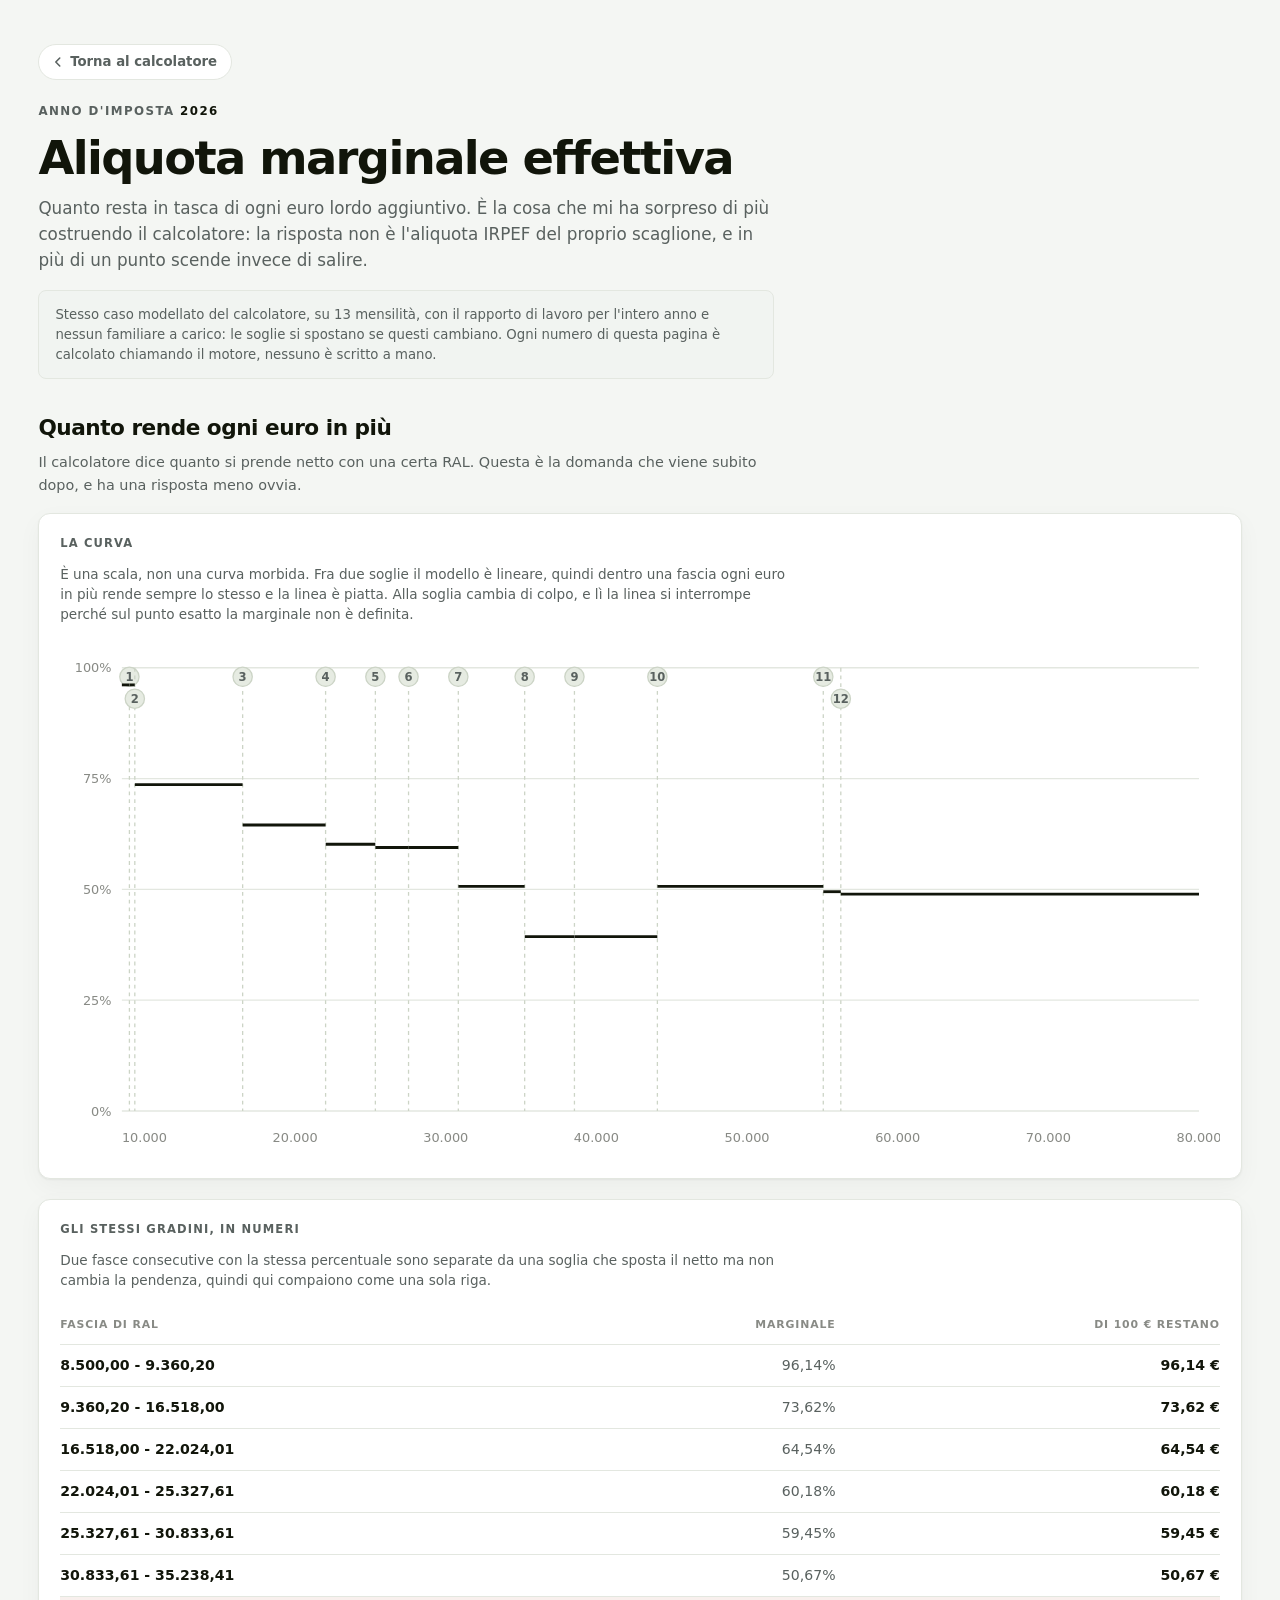
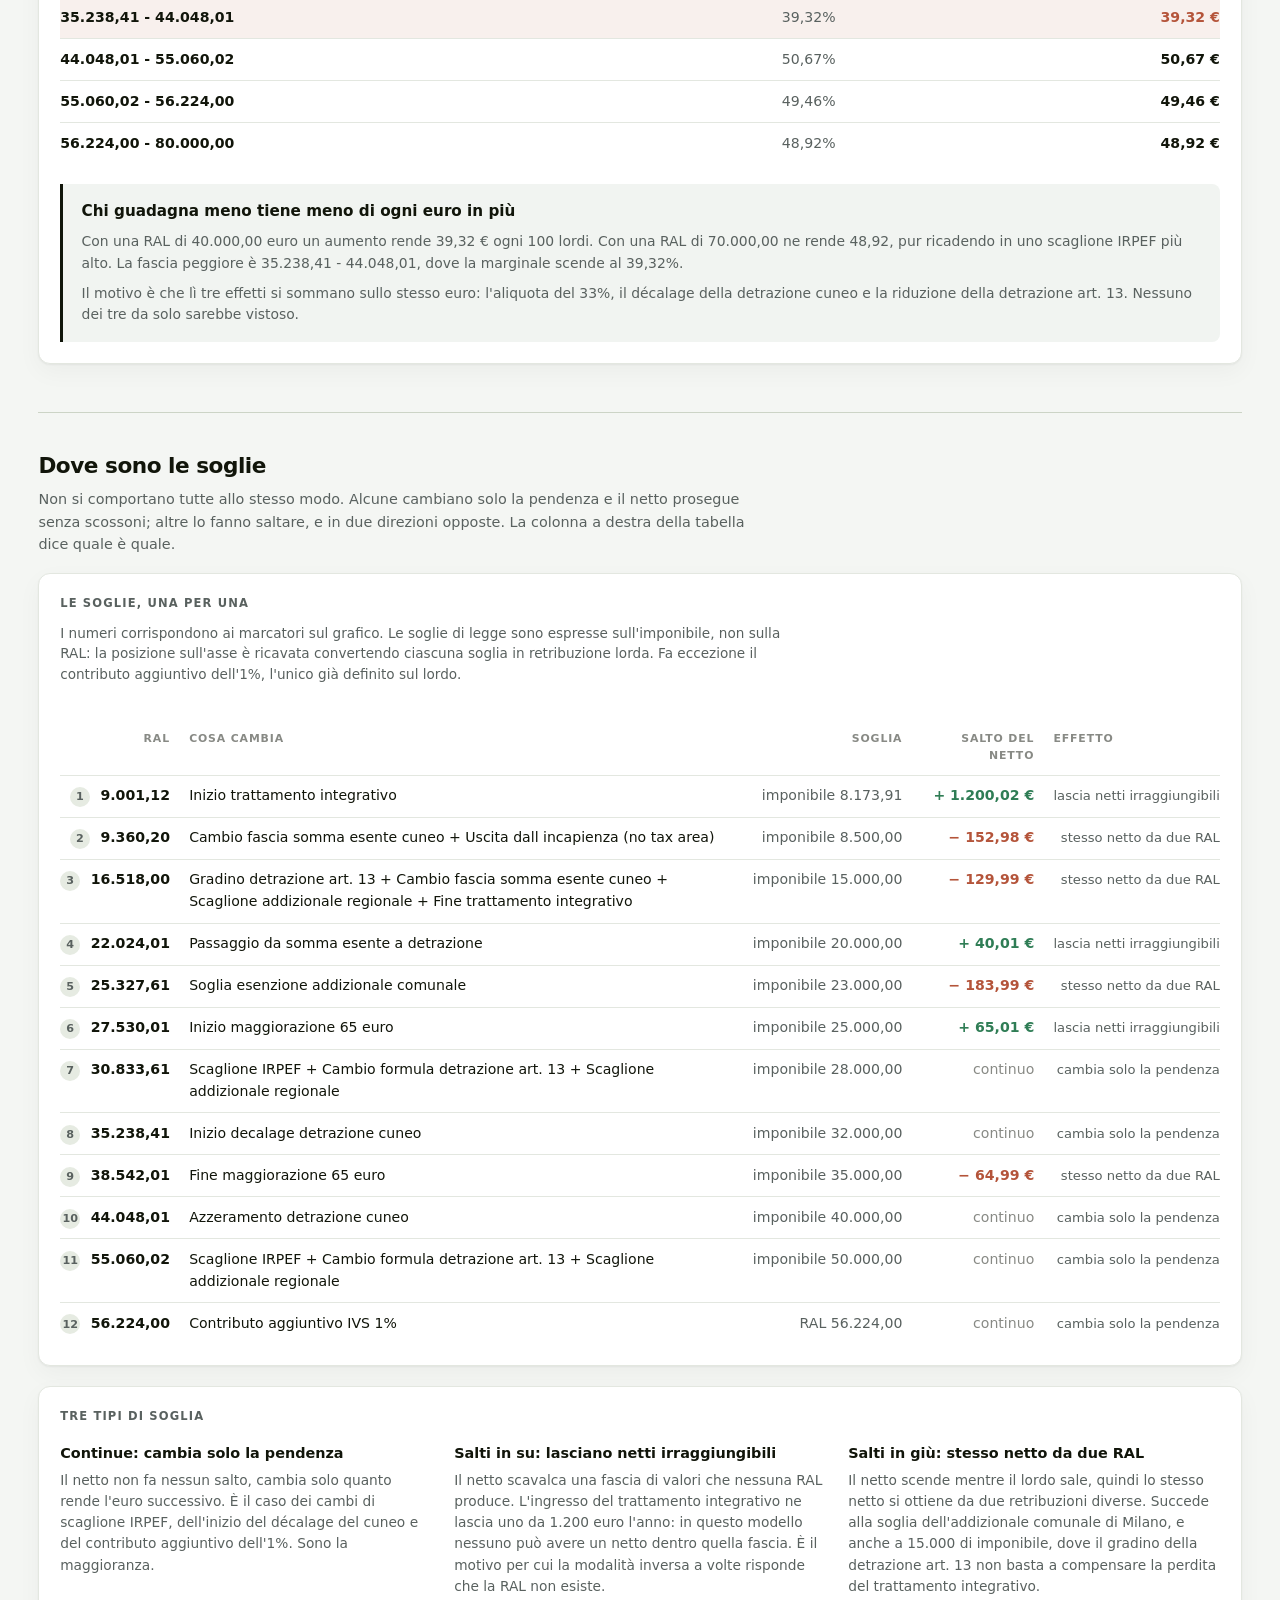
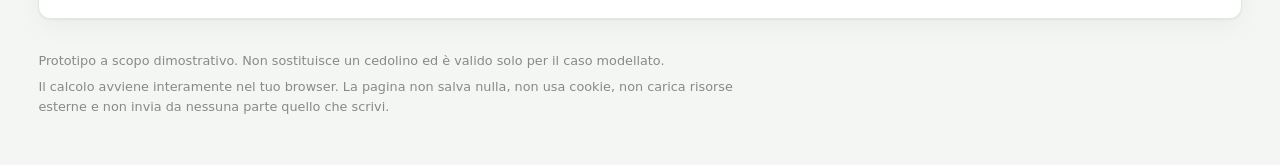
==== curva.html @ 36320e32 "refactor motore in moduli, engine.js diventa solo il cablaggio" ====
<!doctype html>
<html lang="it">
<head>
<meta charset="utf-8">
<meta name="viewport" content="width=device-width, initial-scale=1">
<title>Aliquota marginale effettiva, anno d'imposta 2026</title>
<link rel="stylesheet" href="src/styles.css">
</head>
<body>

<header class="page-header">
  <a class="back-link" href="index.html">
    <svg viewBox="0 0 16 16" fill="none" stroke="currentColor" stroke-width="1.8"
         stroke-linecap="round" stroke-linejoin="round" aria-hidden="true">
      <path d="M10 3.5 5.5 8l4.5 4.5"/>
    </svg>
    Torna al calcolatore
  </a>
  <p class="eyebrow">Anno d'imposta <strong>2026</strong></p>
  <h1>Aliquota marginale effettiva</h1>
  <p class="lede">
    Quanto resta in tasca di ogni euro lordo aggiuntivo. È la cosa che mi ha
    sorpreso di più costruendo il calcolatore: la risposta non è l'aliquota IRPEF
    del proprio scaglione, e in più di un punto scende invece di salire.
  </p>
  <p class="case-note">
    Stesso caso modellato del calcolatore, su 13 mensilità, con il rapporto di
    lavoro per l'intero anno e nessun familiare a carico: le soglie si spostano
    se questi cambiano. Ogni numero di questa pagina è calcolato chiamando il
    motore, nessuno è scritto a mano.
  </p>
</header>

<main>

  <div class="section-lead">
    <h2 class="section-title">Quanto rende ogni euro in più</h2>
    <p>
      Il calcolatore dice quanto si prende netto con una certa RAL. Questa è la
      domanda che viene subito dopo, e ha una risposta meno ovvia.
    </p>
  </div>

  <section class="block">
    <h3>La curva</h3>
    <p class="block-note">
      È una scala, non una curva morbida. Fra due soglie il modello è lineare,
      quindi dentro una fascia ogni euro in più rende sempre lo stesso e la linea
      è piatta. Alla soglia cambia di colpo, e lì la linea si interrompe perché
      sul punto esatto la marginale non è definita.
    </p>

    <div class="chart-scroll">
      <div id="curve"></div>
    </div>
  </section>

  <section class="block standalone">
    <h3>Gli stessi gradini, in numeri</h3>
    <p class="block-note">
      Due fasce consecutive con la stessa percentuale sono separate da una soglia
      che sposta il netto ma non cambia la pendenza, quindi qui compaiono come una
      sola riga.
    </p>

    <div class="table-scroll">
      <table class="detail bands" id="band-table">
        <thead>
          <tr>
            <th scope="col">Fascia di RAL</th>
            <th scope="col" class="num">Marginale</th>
            <th scope="col" class="num">Di 100 € restano</th>
          </tr>
        </thead>
        <tbody></tbody>
      </table>
    </div>

    <div class="finding" id="finding"></div>
  </section>

  <div class="section-lead section-lead-extra">
    <h2 class="section-title">Dove sono le soglie</h2>
    <p>
      Non si comportano tutte allo stesso modo. Alcune cambiano solo la pendenza e
      il netto prosegue senza scossoni; altre lo fanno saltare, e in due direzioni
      opposte. La colonna a destra della tabella dice quale è quale.
    </p>
  </div>

  <section class="block">
    <h3>Le soglie, una per una</h3>
    <p class="block-note">
      I numeri corrispondono ai marcatori sul grafico. Le soglie di legge sono
      espresse sull'imponibile, non sulla RAL: la posizione sull'asse è ricavata
      convertendo ciascuna soglia in retribuzione lorda. Fa eccezione il contributo
      aggiuntivo dell'1%, l'unico già definito sul lordo.
    </p>

    <div class="table-scroll">
      <table class="detail breakpoints" id="breakpoint-table">
      <thead>
        <tr>
          <th scope="col" class="num">RAL</th>
          <th scope="col">Cosa cambia</th>
          <th scope="col" class="num">Soglia</th>
          <th scope="col" class="num">Salto del netto</th>
          <th scope="col">Effetto</th>
        </tr>
      </thead>
        <tbody></tbody>
      </table>
    </div>
  </section>

  <section class="block standalone">
    <h3>Tre tipi di soglia</h3>
    <div class="reading-grid">
      <div class="reading-item">
        <p class="reading-title">Continue: cambia solo la pendenza</p>
        <p>
          Il netto non fa nessun salto, cambia solo quanto rende l'euro successivo.
          È il caso dei cambi di scaglione IRPEF, dell'inizio del décalage del cuneo
          e del contributo aggiuntivo dell'1%. Sono la maggioranza.
        </p>
      </div>
      <div class="reading-item">
        <p class="reading-title">Salti in su: lasciano netti irraggiungibili</p>
        <p>
          Il netto scavalca una fascia di valori che nessuna RAL produce. L'ingresso
          del trattamento integrativo ne lascia uno da 1.200 euro l'anno: in questo
          modello nessuno può avere un netto dentro quella fascia. È il motivo per cui
          la modalità inversa a volte risponde che la RAL non esiste.
        </p>
      </div>
      <div class="reading-item">
        <p class="reading-title">Salti in giù: stesso netto da due RAL</p>
        <p>
          Il netto scende mentre il lordo sale, quindi lo stesso netto si ottiene da
          due retribuzioni diverse. Succede alla soglia dell'addizionale comunale di
          Milano, e anche a 15.000 di imponibile, dove il gradino della detrazione
          art. 13 non basta a compensare la perdita del trattamento integrativo.
        </p>
      </div>
    </div>
  </section>

</main>

<footer class="page-footer">
  <p>
    Prototipo a scopo dimostrativo. Non sostituisce un cedolino ed è valido solo
    per il caso modellato.
  </p>
  <p>
    Il calcolo avviene interamente nel tuo browser. La pagina non salva nulla,
    non usa cookie, non carica risorse esterne e non invia da nessuna parte
    quello che scrivi.
  </p>
</footer>

<script src="src/parameters-2025.js"></script>
<script src="src/parameters-2026.js"></script>
<script src="src/parameters.js"></script>
<script src="src/engine/numbers.js"></script>
<script src="src/engine/position.js"></script>
<script src="src/engine/steps.js"></script>
<script src="src/engine/rules.js"></script>
<script src="src/engine/calculation.js"></script>
<script src="src/engine/breakpoints.js"></script>
<script src="src/engine/inverse.js"></script>
<script src="src/engine.js"></script>
<script src="src/ui-common.js"></script>
<script src="src/ui-curve.js"></script>

</body>
</html>
---- src/styles.css ----
/* Palette taken from the Jet HR site: white ground, near-black text with an
   olive cast, sage surfaces, green and terracotta reserved for data semantics.
   Inspiration only, none of their assets are reused.

   Light only, on purpose: their product is light, and a single theme is one
   less thing to justify. Fonts are the system stack, so the page makes no
   network request of any kind. */

:root {
  color-scheme: light;

  --page: #f4f6f3;
  --surface: #ffffff;
  --surface-sunken: #f1f4f1;
  --surface-strong: #e6ebe2;

  --line: #e3e7e0;
  --line-strong: #ccd4c6;

  --text: #11150a;
  --text-muted: #59615f;
  --text-faint: #888a85;

  --accent: #11150a;
  --on-accent: #ffffff;
  --link: #35648f;

  --positive: #2f7d55;
  --negative: #b4543a;

  --bar-total: #11150a;
  --bar-down: #b4543a;
  --bar-up: #2f7d55;

  --shadow: 0 1px 2px rgba(17, 21, 10, 0.05), 0 8px 24px rgba(17, 21, 10, 0.04);
  --radius: 12px;
  --radius-sm: 8px;

  /* Wide on purpose: this is a dense data tool, not an article. Only the prose
     blocks keep a narrow measure, so lines stay readable while tables and the
     chart use the screen they are given. */
  --measure: 100rem;
  --gutter: clamp(1rem, 3vw, 2.5rem);
  --prose: 46rem;
}

*, *::before, *::after { box-sizing: border-box; }

body {
  margin: 0;
  background: var(--page);
  color: var(--text);
  font: 15px/1.55 ui-sans-serif, system-ui, -apple-system, "Segoe UI", Roboto,
        "Helvetica Neue", Arial, sans-serif;
  font-variant-numeric: tabular-nums;
  -webkit-font-smoothing: antialiased;
  -webkit-text-size-adjust: 100%;
}

.num, table { font-variant-numeric: tabular-nums; }

.page-header, main, .page-footer {
  max-width: var(--measure);
  margin: 0 auto;
  padding: 0 var(--gutter);
}

/* ------------------------------------------------------------------ header */

.page-header { padding-top: 2.75rem; padding-bottom: 1.75rem; }

/* Only on the second page: there are two pages, so one way back is enough. */
.back-link {
  display: inline-flex;
  align-items: center;
  gap: 0.35rem;
  margin-bottom: 1.4rem;
  padding: 0.42rem 0.9rem 0.42rem 0.7rem;
  background: var(--surface);
  border: 1px solid var(--line);
  border-radius: 999px;
  font-size: 0.83rem;
  font-weight: 650;
  color: var(--text-muted);
  text-decoration: none;
}
.back-link:hover { color: var(--text); border-color: var(--line-strong); }
.back-link svg { width: 14px; height: 14px; flex: none; }

.eyebrow {
  margin: 0 0 0.85rem;
  font-size: 0.74rem;
  letter-spacing: 0.12em;
  text-transform: uppercase;
  color: var(--text-muted);
  font-weight: 650;
}
.eyebrow strong { color: var(--text); font-weight: 700; }

h1 {
  margin: 0 0 0.7rem;
  font-size: clamp(1.9rem, 5vw, 2.9rem);
  line-height: 1.06;
  letter-spacing: -0.035em;
  font-weight: 700;
}

.lede {
  margin: 0 0 1.1rem;
  max-width: var(--prose);
  font-size: 1.05rem;
  color: var(--text-muted);
}

.case-note {
  margin: 0;
  max-width: var(--prose);
  padding: 0.85rem 1rem;
  font-size: 0.83rem;
  line-height: 1.5;
  color: var(--text-muted);
  background: var(--surface-sunken);
  border: 1px solid var(--line);
  border-radius: var(--radius-sm);
}
.case-note a { color: var(--link); }

/* -------------------------------------------------------------------- form */

.calc-form {
  display: grid;
  grid-template-columns: minmax(0, 2fr) minmax(0, 1fr) auto;
  gap: 1rem;
  align-items: start;
  padding: 1.25rem;
  background: var(--surface);
  border: 1px solid var(--line);
  border-radius: var(--radius);
  box-shadow: var(--shadow);
}

.field { display: flex; flex-direction: column; gap: 0.4rem; min-width: 0; }
.field-action { align-self: end; }

/* Collapsed by default: most people have no dependants and should not have to
   scroll past five fields that do not apply to them. */
.field-group {
  grid-column: 1 / -1;
  border-top: 1px solid var(--line);
  padding-top: 1rem;
  min-width: 0;
}

.field-group > summary {
  cursor: pointer;
  font-size: 0.75rem;
  letter-spacing: 0.05em;
  text-transform: uppercase;
  color: var(--text-muted);
  font-weight: 650;
}

.field-group > summary:focus-visible {
  outline: 2px solid var(--accent);
  outline-offset: 3px;
  border-radius: 4px;
}

.field-group[open] > summary { margin-bottom: 1rem; }

.field-grid {
  display: grid;
  grid-template-columns: repeat(auto-fit, minmax(min(100%, 12rem), 1fr));
  gap: 1rem;
  align-items: start;
}

.field-check { justify-content: start; padding-top: 1.35rem; }

.check {
  flex-direction: row;
  align-items: center;
  gap: 0.55rem;
  text-transform: none;
  letter-spacing: 0;
  font-size: 0.9rem;
  font-weight: 500;
  color: var(--text);
  cursor: pointer;
}

.check input { width: auto; margin: 0; accent-color: var(--accent); }

.hint-block { margin-top: 1rem; }

label {
  font-size: 0.75rem;
  letter-spacing: 0.05em;
  text-transform: uppercase;
  color: var(--text-muted);
  font-weight: 650;
}

.input-wrap { position: relative; display: flex; align-items: center; }

input[type="text"], select {
  width: 100%;
  padding: 0.72rem 0.85rem;
  background: var(--surface);
  color: var(--text);
  border: 1px solid var(--line-strong);
  border-radius: var(--radius-sm);
  font: inherit;
  font-variant-numeric: tabular-nums;
}
.input-wrap input { padding-right: 3.4rem; font-size: 1.05rem; font-weight: 600; }

input:focus-visible, select:focus-visible,
button:focus-visible, a:focus-visible {
  outline: 2px solid var(--link);
  outline-offset: 2px;
}

.unit {
  position: absolute;
  right: 0.85rem;
  font-size: 0.8rem;
  color: var(--text-faint);
  pointer-events: none;
}

.hint { margin: 0; font-size: 0.74rem; color: var(--text-faint); }

button[type="submit"] {
  padding: 0.78rem 1.6rem;
  background: var(--accent);
  color: var(--on-accent);
  border: 0;
  border-radius: var(--radius-sm);
  font: inherit;
  font-weight: 650;
  cursor: pointer;
  white-space: nowrap;
}
button[type="submit"]:hover { opacity: 0.88; }

.error {
  margin: 1rem 0 0;
  padding: 0.85rem 1rem;
  background: color-mix(in srgb, var(--negative) 10%, var(--surface));
  border: 1px solid color-mix(in srgb, var(--negative) 40%, var(--surface));
  border-radius: var(--radius-sm);
  color: var(--negative);
  font-size: 0.9rem;
  font-weight: 500;
}

/* ----------------------------------------------------------------- results */

.results { margin-top: 1.25rem; display: grid; gap: 1.25rem; }

/* Grid children default to min-width:auto, so a wide chart inside one of them
   stretches the whole column and pushes the page sideways instead of scrolling
   inside its own container. */
.results > *,
.summary > *,
.detail-grid > *,
.inverse-row > *,
.reading-grid > * { min-width: 0; }

.summary {
  display: grid;
  grid-template-columns: repeat(auto-fit, minmax(13rem, 1fr));
  gap: 1px;
  background: var(--line);
  border: 1px solid var(--line);
  border-radius: var(--radius);
  overflow: hidden;
  box-shadow: var(--shadow);
}

.summary-figure { background: var(--surface); padding: 1.2rem 1.3rem; }
.summary-secondary { background: var(--surface-sunken); }

.summary-label {
  margin: 0 0 0.35rem;
  font-size: 0.7rem;
  letter-spacing: 0.1em;
  text-transform: uppercase;
  color: var(--text-muted);
  font-weight: 650;
}

.summary-value {
  margin: 0;
  font-size: clamp(1.6rem, 3.8vw, 2.05rem);
  font-weight: 700;
  letter-spacing: -0.03em;
  line-height: 1.12;
}
.summary-secondary .summary-value { font-size: 1.35rem; }

.summary-note {
  margin: 0.45rem 0 0;
  font-size: 0.76rem;
  line-height: 1.45;
  color: var(--text-muted);
}

.block {
  background: var(--surface);
  padding: 1.3rem;
  border: 1px solid var(--line);
  border-radius: var(--radius);
  box-shadow: var(--shadow);
}

.block h3 {
  margin: 0 0 1rem;
  font-size: 0.72rem;
  letter-spacing: 0.1em;
  text-transform: uppercase;
  color: var(--text-muted);
  font-weight: 650;
}

/* Splits the page into what the brief asked for and what came after. */
.section-lead { margin: 2.5rem 0 1.1rem; }
.section-lead > * { max-width: var(--prose); }
main > .section-lead:first-child { margin-top: 0.25rem; }

.section-title {
  margin: 0 0 0.4rem;
  font-size: 1.35rem;
  font-weight: 700;
  letter-spacing: -0.022em;
}
.section-lead p { margin: 0; font-size: 0.9rem; line-height: 1.55; color: var(--text-muted); }

.section-lead-extra {
  border-top: 1px solid var(--line-strong);
  padding-top: 2.25rem;
  margin-top: 3rem;
}

/* Same card language as every other block: it is a note that leads somewhere,
   not a banner. */
.learned-card {
  display: block;
  margin-top: 1.25rem;
  padding: 1.3rem;
  background: var(--surface-sunken);
  color: var(--text);
  border: 1px solid var(--line);
  border-radius: var(--radius);
  text-decoration: none;
}
.learned-card:hover { border-color: var(--line-strong); }

.learned-label {
  margin: 0 0 0.6rem;
  font-size: 0.72rem;
  letter-spacing: 0.1em;
  text-transform: uppercase;
  font-weight: 650;
  color: var(--text-muted);
}
.learned-headline {
  margin: 0 0 0.5rem;
  max-width: var(--prose);
  font-size: 1.05rem;
  font-weight: 650;
  line-height: 1.4;
  letter-spacing: -0.012em;
}
.learned-body {
  margin: 0 0 0.9rem;
  max-width: var(--prose);
  font-size: 0.87rem;
  line-height: 1.6;
  color: var(--text-muted);
}
.learned-cta {
  display: inline-block;
  font-size: 0.85rem;
  font-weight: 650;
  color: var(--link);
  text-decoration: underline;
  text-decoration-color: color-mix(in srgb, var(--link) 35%, transparent);
  text-underline-offset: 3px;
}
.learned-card:hover .learned-cta { text-decoration-color: currentColor; }

.detail-grid {
  display: grid;
  grid-template-columns: repeat(auto-fit, minmax(20rem, 1fr));
  gap: 1.25rem;
}

/* ------------------------------------------------------------------ tables */

table { width: 100%; border-collapse: collapse; font-size: 0.88rem; }

th, td { text-align: left; padding: 0.6rem; vertical-align: baseline; }
th:first-child, td:first-child { padding-left: 0; }
th:last-child, td:last-child { padding-right: 0; }
.num, th.num, td.num { text-align: right; }

thead th {
  font-size: 0.68rem;
  letter-spacing: 0.08em;
  text-transform: uppercase;
  color: var(--text-faint);
  border-bottom: 1px solid var(--line);
  font-weight: 650;
}

tbody tr { border-bottom: 1px solid var(--line); }
tbody tr:last-child { border-bottom: 0; }

/* An amount must never break across two lines: "30.000,00 €" split in half is
   unreadable in a column of figures. */
td.amount { font-weight: 650; white-space: nowrap; }

.ledger .voice { font-weight: 600; }
.ledger .formula { color: var(--text-muted); font-size: 0.83rem; }
.ledger .amount.is-negative { color: var(--negative); }
.ledger .amount.is-positive { color: var(--positive); }
.ledger .amount.is-zero { color: var(--text-faint); font-weight: 400; }

.ref a {
  color: var(--link);
  font-size: 0.79rem;
  text-decoration-color: color-mix(in srgb, var(--link) 35%, transparent);
  text-underline-offset: 2px;
}

tfoot td {
  border-top: 2px solid var(--text);
  font-weight: 700;
  padding-top: 0.75rem;
  font-size: 0.95rem;
}

.detail td:first-child { color: var(--text-muted); }
.detail td:last-child { text-align: right; font-weight: 650; }
.detail tr.is-subtle td { color: var(--text-faint); font-weight: 400; }
.detail tr.is-total td { border-top: 1px solid var(--text); font-weight: 700; }
.detail tr.is-total td:first-child { color: var(--text); }

/* --------------------------------------------- inverse mode and curve blocks */

.block.standalone { margin-top: 1.25rem; }

.block-note {
  margin: -0.35rem 0 1.1rem;
  max-width: var(--prose);
  font-size: 0.85rem;
  line-height: 1.5;
  color: var(--text-muted);
}

/* Already inside a card, so it drops the card of its own. */
.inline-form {
  background: var(--surface-sunken);
  box-shadow: none;
  padding: 1rem;
}

.inverse-row {
  display: grid;
  grid-template-columns: repeat(auto-fit, minmax(14rem, 1fr));
  gap: 1px;
  margin-top: 1.1rem;
  /* The container shows through the 1px gaps and behind an empty slot when three
     figures wrap onto two columns, so it carries the surface colour too. */
  background: var(--surface);
  border: 1px solid var(--line);
  border-radius: var(--radius-sm);
  overflow: hidden;
}

.inverse-figure {
  background: var(--surface);
  padding: 1rem 1.1rem;
  outline: 1px solid var(--line);
}
.inverse-figure .summary-value { font-size: 1.5rem; }

.inverse-gap-head {
  margin: 1.1rem 0 0;
  padding: 0.8rem 1rem;
  background: color-mix(in srgb, var(--negative) 8%, var(--surface));
  border: 1px solid color-mix(in srgb, var(--negative) 30%, var(--surface));
  border-radius: var(--radius-sm);
  font-size: 0.88rem;
  color: var(--text);
}

.inverse-note {
  margin: 0.8rem 0 0;
  font-size: 0.82rem;
  color: var(--text-muted);
}

#curve svg { display: block; min-width: 44rem; width: 100%; height: auto; }

.cv-line { fill: none; stroke: var(--accent); stroke-width: 2.2; stroke-linejoin: round; }
.cv-grid { stroke: var(--line); stroke-width: 1; }
.cv-mark { stroke: var(--line-strong); stroke-width: 1; stroke-dasharray: 3 3; }
.cv-mark-dot { fill: var(--surface-strong); stroke: var(--line-strong); stroke-width: 1; }
.cv-mark-index { font-size: 9px; font-weight: 700; fill: var(--text-muted); }
.cv-axis-label { font-size: 10px; fill: var(--text-faint); }

.cv-badge {
  display: inline-flex;
  align-items: center;
  justify-content: center;
  width: 1.25rem;
  height: 1.25rem;
  margin-right: 0.35rem;
  background: var(--surface-strong);
  border-radius: 999px;
  font-size: 0.7rem;
  font-weight: 700;
  color: var(--text-muted);
}

.breakpoints { margin-top: 1.25rem; }
.breakpoints td:first-child { color: var(--text); font-weight: 600; white-space: nowrap; }
.breakpoints td:nth-child(2) { color: var(--text); font-weight: 400; }
.breakpoints td:nth-child(3) { color: var(--text-muted); font-weight: 400; white-space: nowrap; }
.breakpoints td:last-child { white-space: nowrap; }
.breakpoints .is-positive { color: var(--positive); }
.breakpoints .is-negative { color: var(--negative); }
.breakpoints .is-flat { color: var(--text-faint); font-weight: 400; }
.breakpoints td.effect { color: var(--text-muted); font-weight: 400; font-size: 0.82rem; }

/* The estimate block is deliberately set apart from the statutory calculation. */
.block.estimate { background: var(--surface-sunken); border-style: dashed; }

.badge-estimate {
  display: inline-block;
  margin-left: 0.5rem;
  padding: 0.14rem 0.5rem;
  background: color-mix(in srgb, var(--negative) 12%, var(--surface));
  color: var(--negative);
  border-radius: 999px;
  font-size: 0.64rem;
  font-weight: 700;
  letter-spacing: 0.04em;
  text-transform: none;
  vertical-align: 0.1em;
}

.block.estimate .inverse-row { margin-top: 0; margin-bottom: 1.25rem; }

/* On the sunken block a bare table reads as a slab bleeding to the edges, so it
   gets the same card as the figures above it. */
/* A table cannot shrink below its min-content width, so a wide one needs a
   container that scrolls rather than pushing the page sideways. */
.table-scroll { overflow-x: auto; }

.table-card {
  background: var(--surface);
  border: 1px solid var(--line);
  border-radius: var(--radius-sm);
  padding: 0.35rem 1.1rem;
  overflow-x: auto;
}
.table-card td:first-child, .table-card th:first-child { padding-left: 0; }
.table-card td:last-child, .table-card th:last-child { padding-right: 0; }
.table-card tbody tr:last-child td { border-bottom: 0; }

.employer-caveat {
  margin: 1rem 0 0;
  font-size: 0.8rem;
  line-height: 1.55;
  color: var(--text-muted);
}

.bands td:first-child { color: var(--text); font-weight: 600; white-space: nowrap; }
.bands td:nth-child(2) { color: var(--text-muted); font-weight: 400; }
.bands tr.is-worst td { background: color-mix(in srgb, var(--negative) 9%, var(--surface)); }
.bands tr.is-worst td:last-child { color: var(--negative); }

.finding {
  margin-top: 1.25rem;
  padding: 1rem 1.15rem;
  background: var(--surface-sunken);
  border-left: 3px solid var(--accent);
  border-radius: 0 var(--radius-sm) var(--radius-sm) 0;
}
.finding p { margin: 0 0 0.5rem; font-size: 0.87rem; line-height: 1.55; color: var(--text-muted); }
.finding p:last-child { margin-bottom: 0; }
.finding-title { color: var(--text) !important; font-weight: 650; font-size: 0.95rem !important; }

.reading-grid {
  display: grid;
  grid-template-columns: repeat(auto-fit, minmax(17rem, 1fr));
  gap: 1.4rem;
}

.reading-item p { margin: 0; font-size: 0.86rem; line-height: 1.55; color: var(--text-muted); }
.reading-title {
  margin: 0 0 0.35rem !important;
  color: var(--text) !important;
  font-weight: 650;
  font-size: 0.9rem !important;
}

/* --------------------------------------------------------------- waterfall */

.chart-scroll { overflow-x: auto; margin: 0 -0.25rem; padding: 0 0.25rem; }
#waterfall svg { display: block; min-width: 34rem; width: 100%; height: auto; }

.wf-total { fill: var(--bar-total); }
.wf-down { fill: var(--bar-down); }
.wf-up { fill: var(--bar-up); }
.wf-label { font-size: 10px; fill: var(--text-faint); }
.wf-value { font-size: 10.5px; font-weight: 650; fill: var(--text); }
.wf-connector { stroke: var(--line-strong); stroke-width: 1; stroke-dasharray: 2 2; }
.wf-axis { stroke: var(--line); stroke-width: 1; }

/* ------------------------------------------------------------------ footer */

.page-footer { padding-top: 2rem; padding-bottom: 3rem; font-size: 0.8rem; color: var(--text-faint); }
.page-footer p { margin: 0 0 0.4rem; max-width: var(--prose); }
.page-footer p:last-child { margin-bottom: 0; }

/* ------------------------------------------------------------------ mobile */

@media (max-width: 46rem) {
  .calc-form { grid-template-columns: 1fr; }
  .field-action { align-self: stretch; }
  button[type="submit"] { width: 100%; }

  /* Four columns do not fit: each ledger row becomes a labelled block. */
  .ledger thead { position: absolute; width: 1px; height: 1px; overflow: hidden; clip-path: inset(50%); }
  .ledger tbody tr, .ledger tfoot tr { display: grid; grid-template-columns: 1fr auto; padding: 0.75rem 0; }
  .ledger td { padding: 0; }
  .ledger td.voice { grid-column: 1; font-size: 0.95rem; }
  .ledger td.amount { grid-column: 2; grid-row: 1; }
  .ledger td.formula { grid-column: 1 / -1; margin-top: 0.2rem; }
  .ledger td.ref { grid-column: 1 / -1; margin-top: 0.2rem; }
  .ledger tfoot td { border-top: 0; padding-top: 0; }
  .ledger tfoot tr { border-top: 2px solid var(--text); margin-top: 0.3rem; }
}
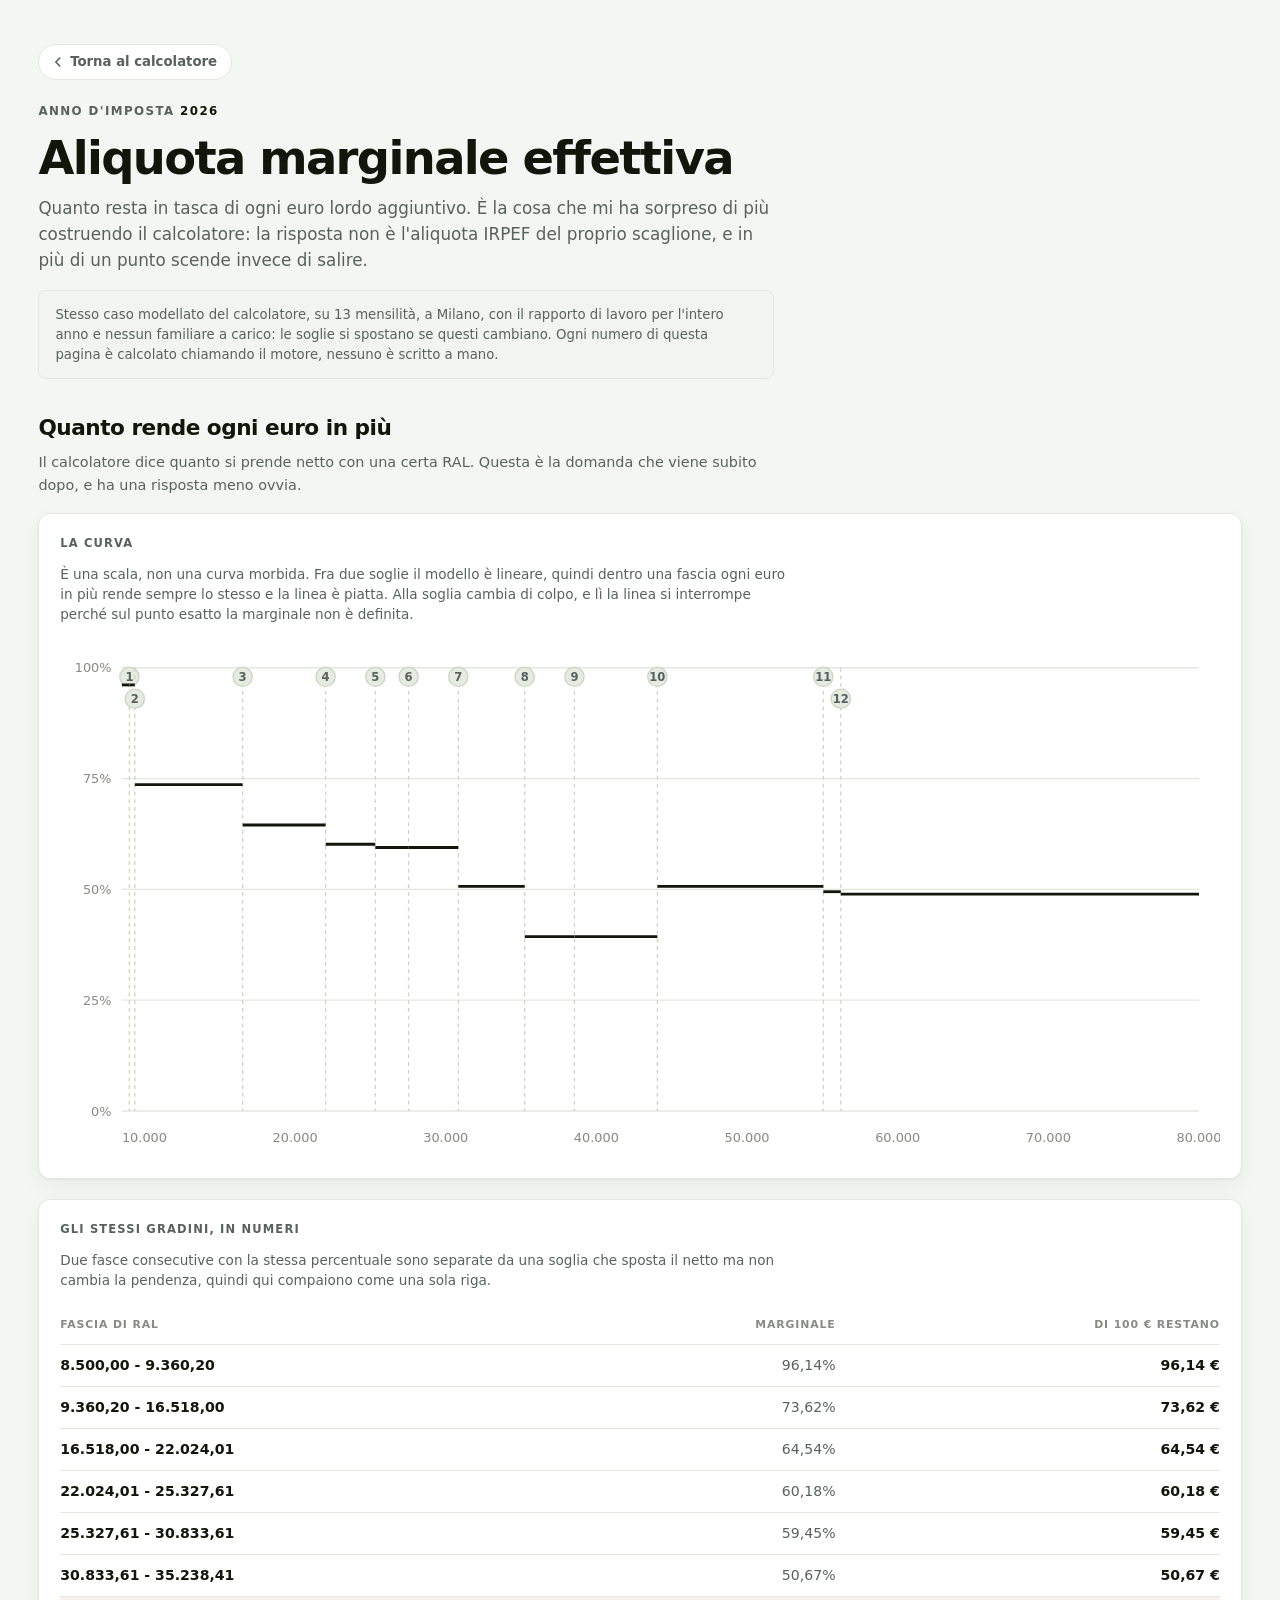
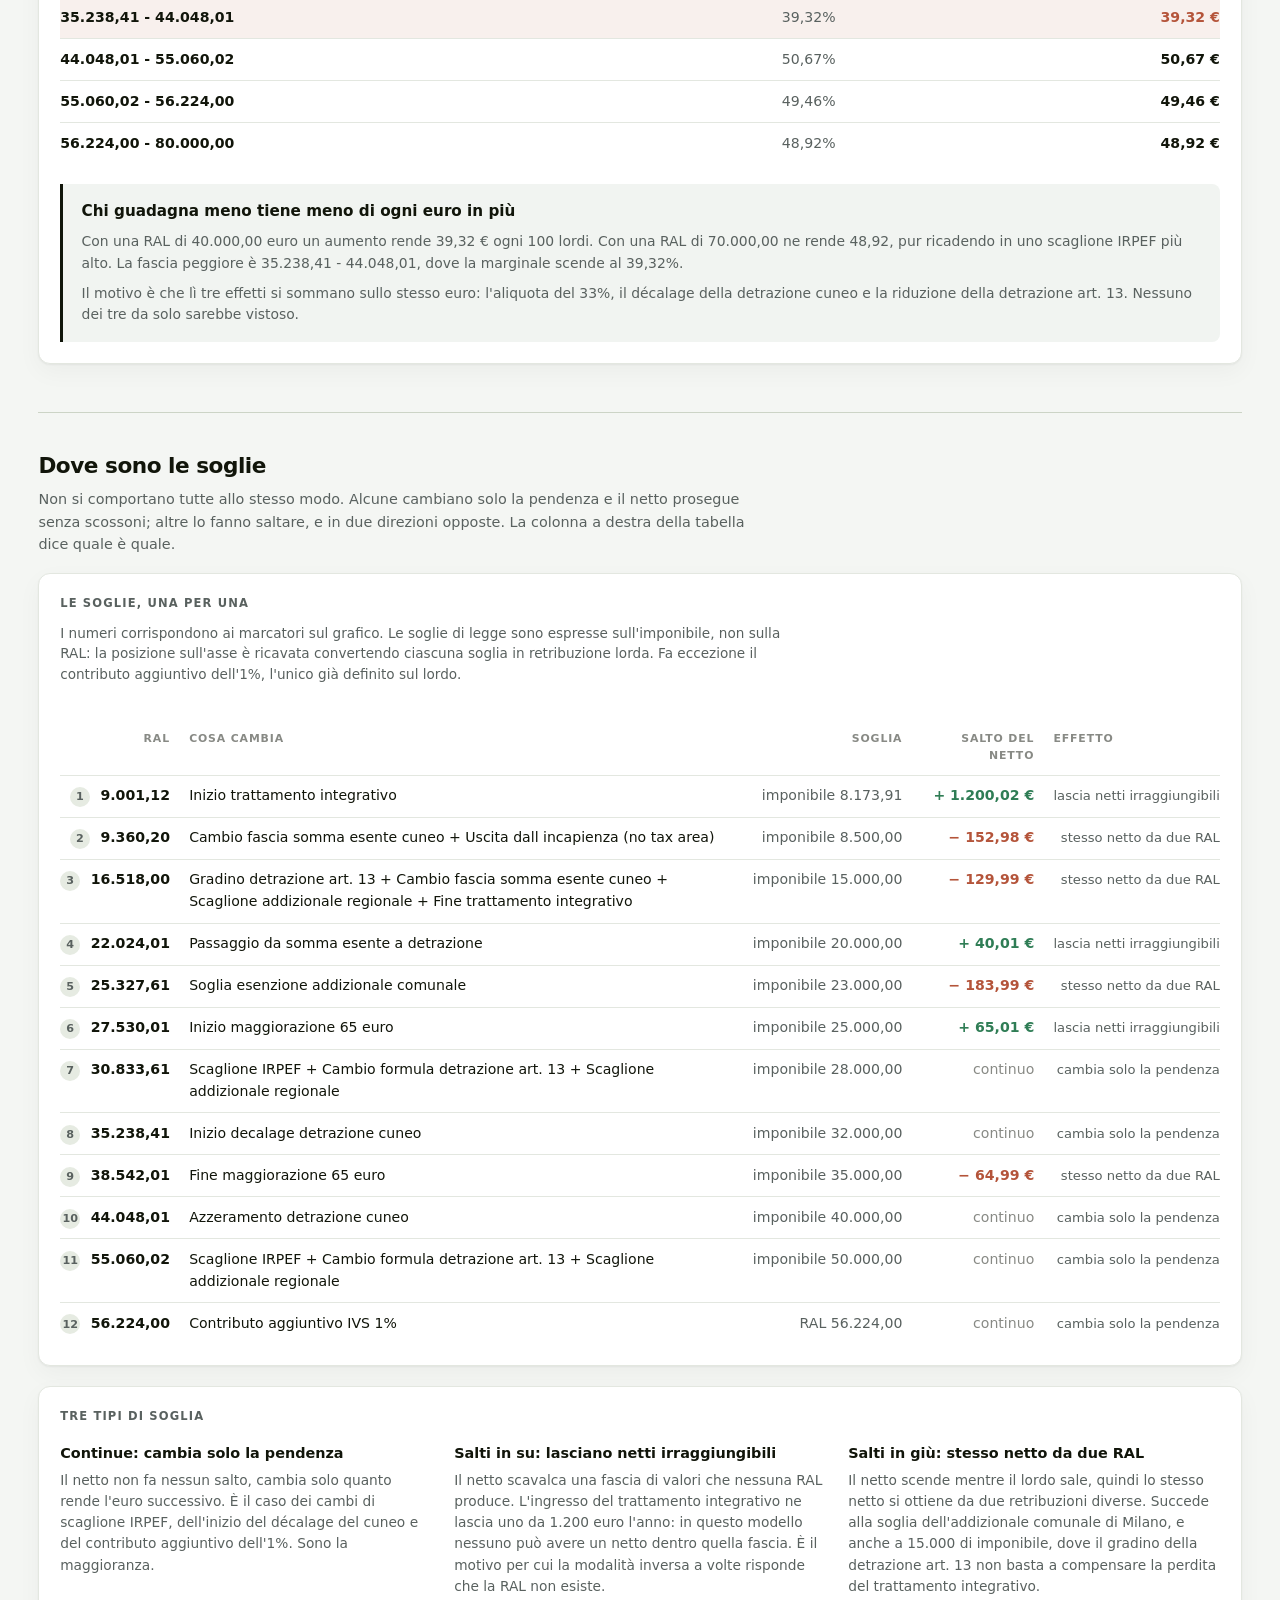
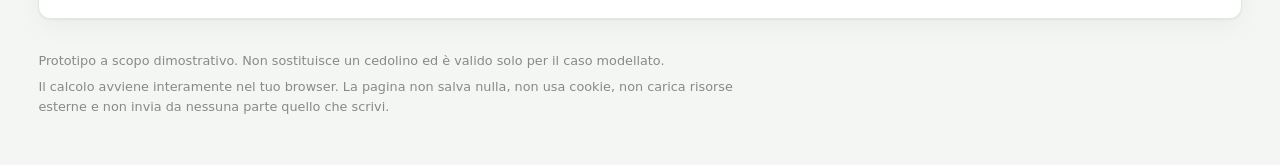
==== commit 7f0d725b: "add 21 regioni e i 21 capoluoghi, con l anno di delibera di ogni comune" ====
--- a/curva.html
+++ b/curva.html
@@ -24,9 +24,9 @@
     del proprio scaglione, e in più di un punto scende invece di salire.
   </p>
   <p class="case-note">
-    Stesso caso modellato del calcolatore, su 13 mensilità, con il rapporto di
-    lavoro per l'intero anno e nessun familiare a carico: le soglie si spostano
-    se questi cambiano. Ogni numero di questa pagina è calcolato chiamando il
+    Stesso caso modellato del calcolatore, su 13 mensilità, a Milano, con il
+    rapporto di lavoro per l'intero anno e nessun familiare a carico: le soglie
+    si spostano se questi cambiano. Ogni numero di questa pagina è calcolato chiamando il
     motore, nessuno è scritto a mano.
   </p>
 </header>
@@ -161,6 +161,8 @@
 
 <script src="src/parameters-2025.js"></script>
 <script src="src/parameters-2026.js"></script>
+<script src="src/local-2025.js"></script>
+<script src="src/local-2026.js"></script>
 <script src="src/parameters.js"></script>
 <script src="src/engine/numbers.js"></script>
 <script src="src/engine/position.js"></script>
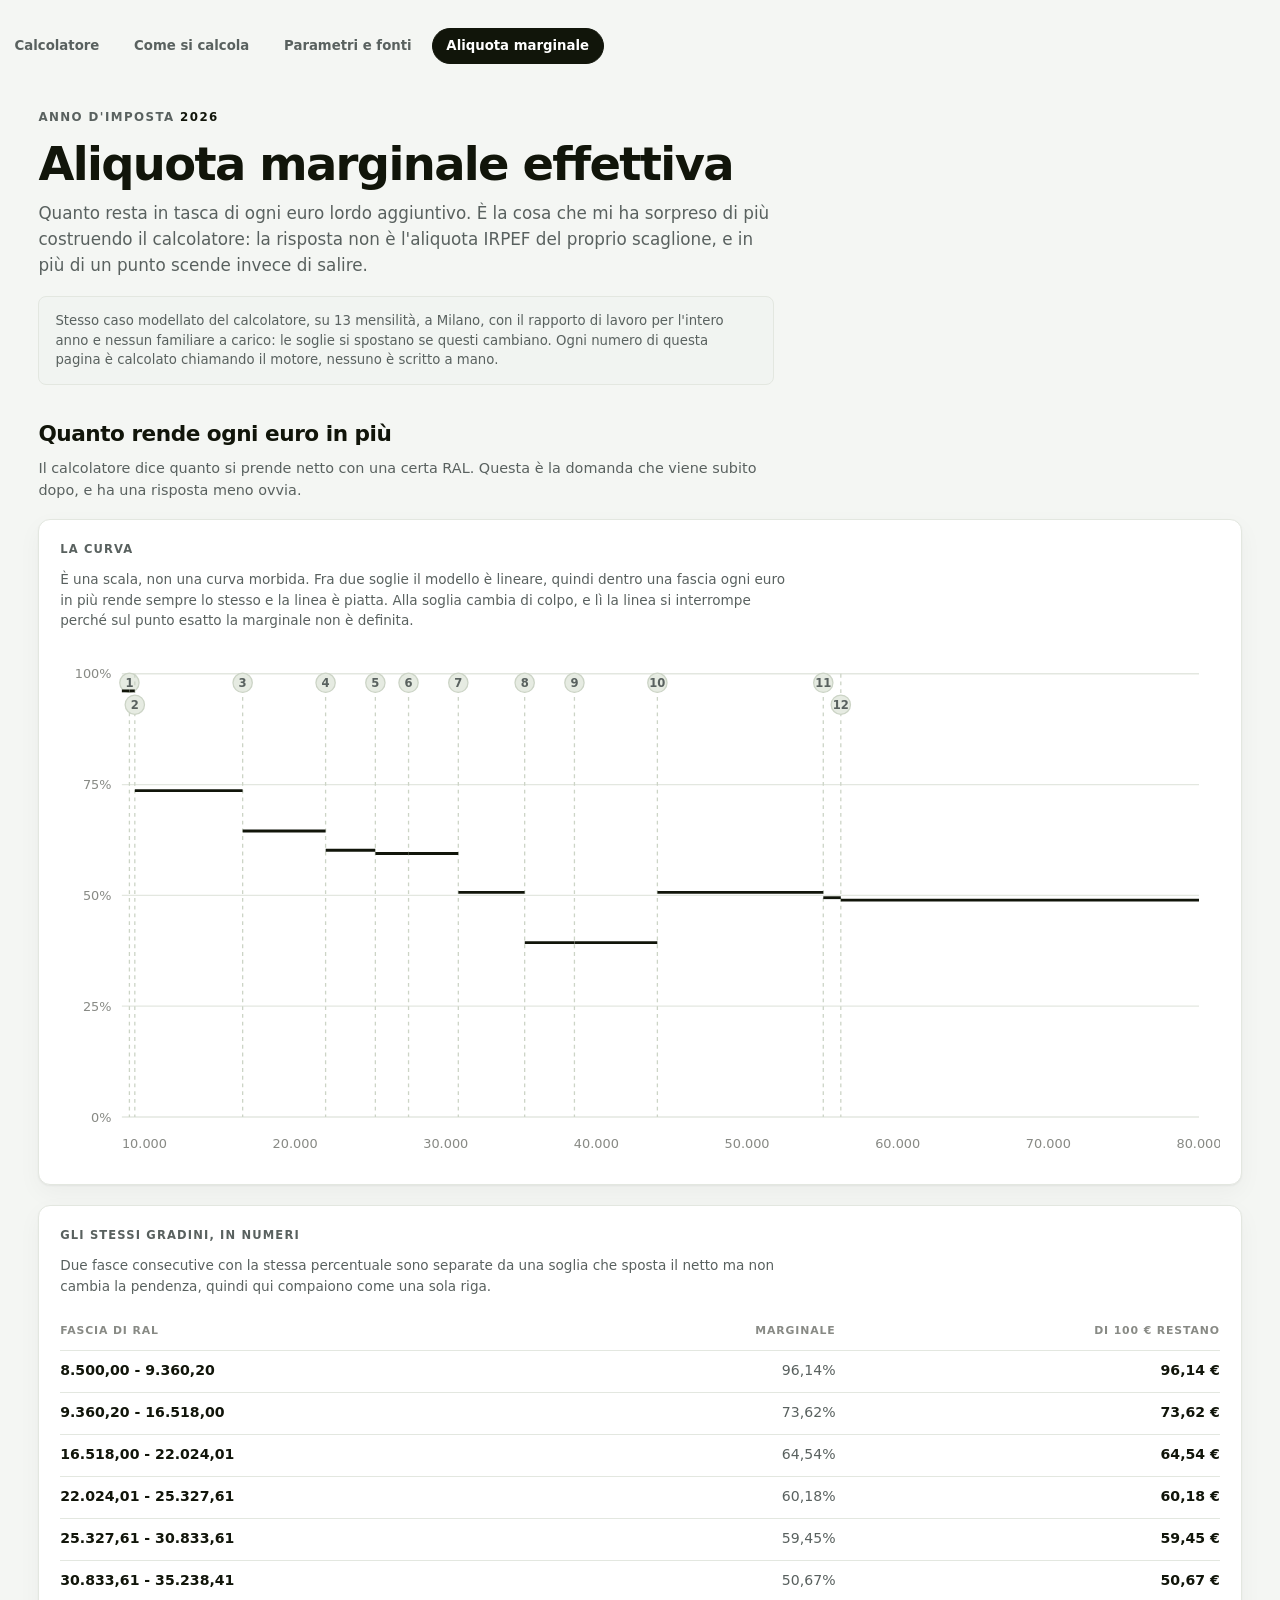
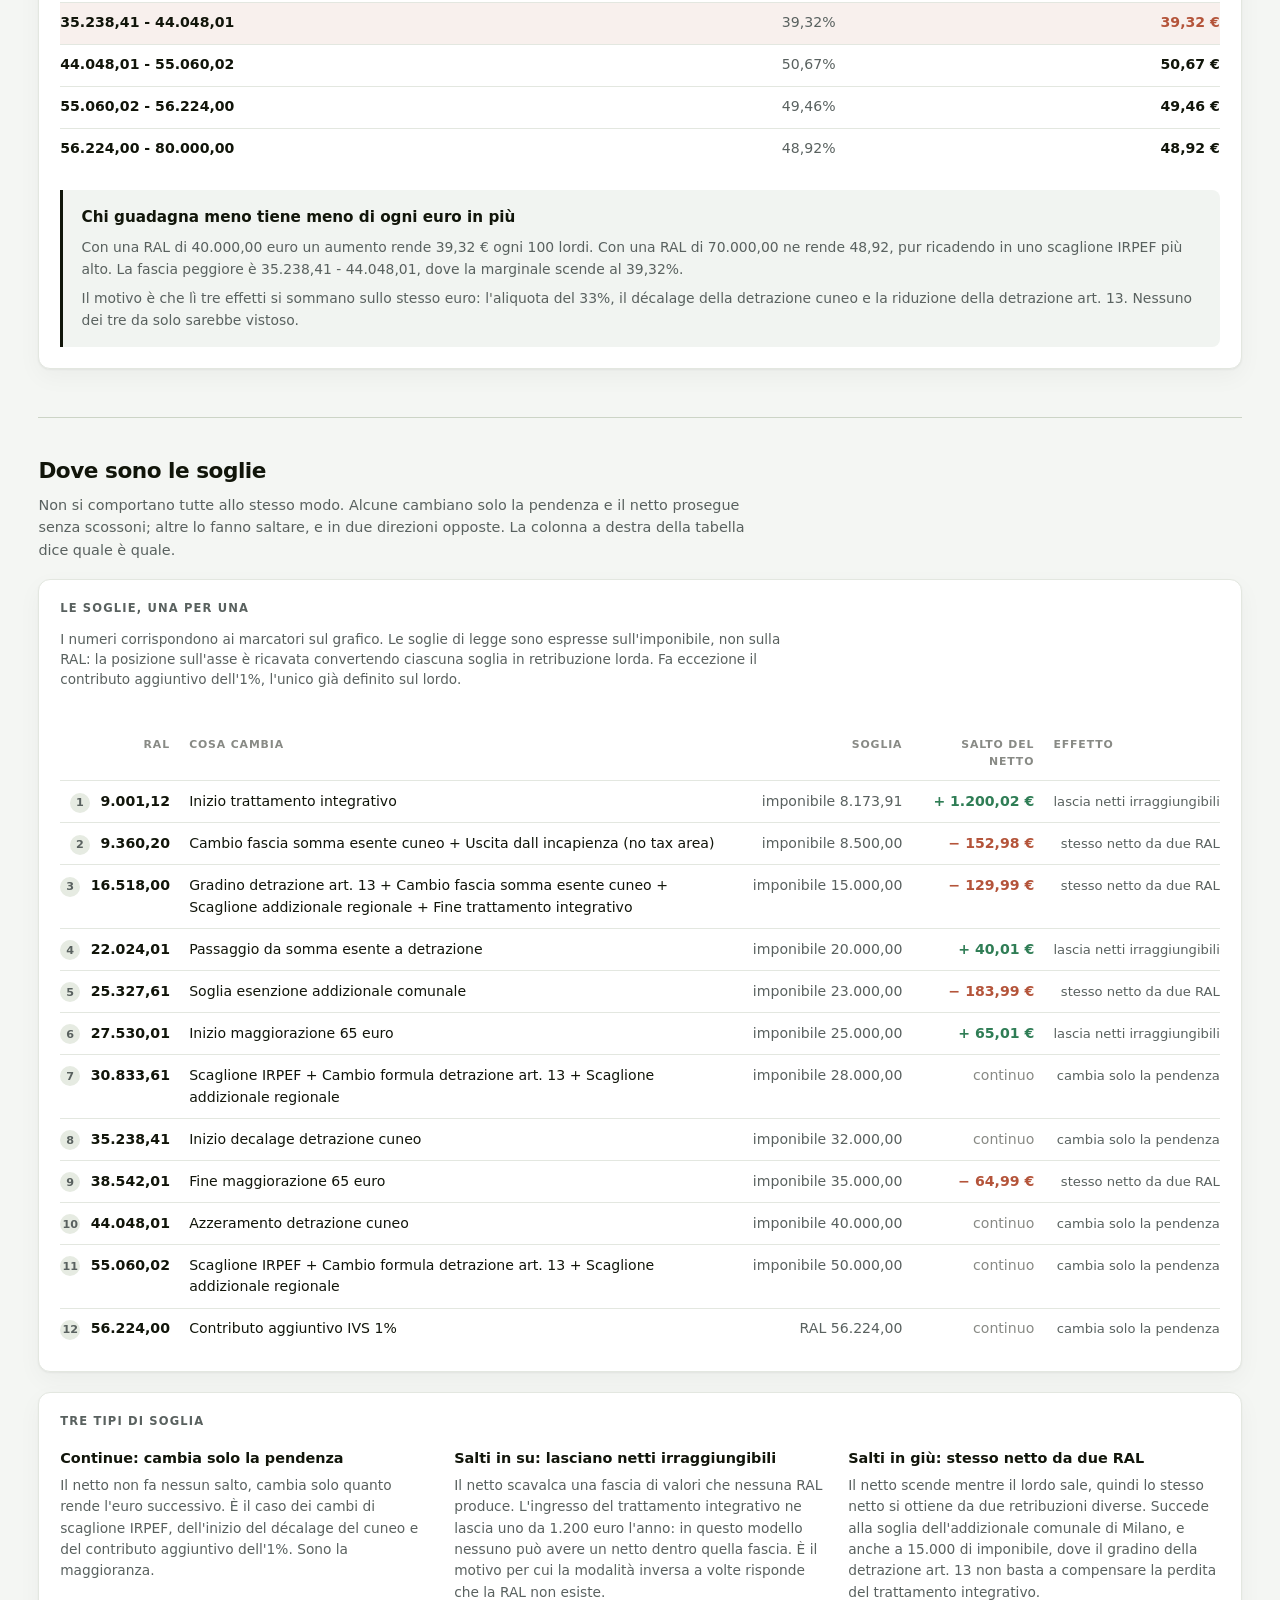
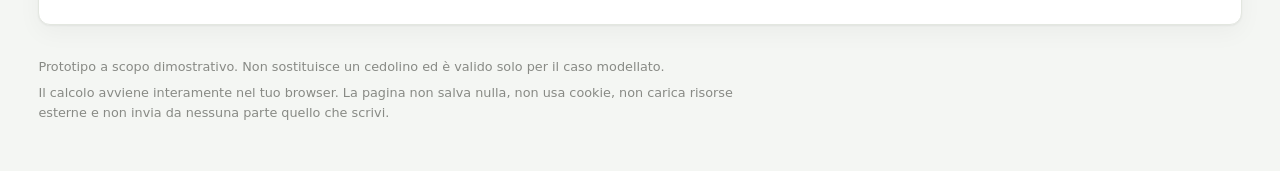
==== commit deb58e07: "refactor frontend quattro pagine, con i parametri generati dai dati" ====
--- a/curva.html
+++ b/curva.html
@@ -8,14 +8,16 @@
 </head>
 <body>
 
+  <nav aria-label="Sezioni del sito">
+    <ul class="site-nav">
+      <li><a href="index.html">Calcolatore</a></li>
+      <li><a href="metodo.html">Come si calcola</a></li>
+      <li><a href="parametri.html">Parametri e fonti</a></li>
+      <li><a href="curva.html" aria-current="page">Aliquota marginale</a></li>
+    </ul>
+  </nav>
+
 <header class="page-header">
-  <a class="back-link" href="index.html">
-    <svg viewBox="0 0 16 16" fill="none" stroke="currentColor" stroke-width="1.8"
-         stroke-linecap="round" stroke-linejoin="round" aria-hidden="true">
-      <path d="M10 3.5 5.5 8l4.5 4.5"/>
-    </svg>
-    Torna al calcolatore
-  </a>
   <p class="eyebrow">Anno d'imposta <strong>2026</strong></p>
   <h1>Aliquota marginale effettiva</h1>
   <p class="lede">
@@ -171,6 +173,7 @@
 <script src="src/engine/calculation.js"></script>
 <script src="src/engine/breakpoints.js"></script>
 <script src="src/engine/inverse.js"></script>
+<script src="src/engine/monthly.js"></script>
 <script src="src/engine.js"></script>
 <script src="src/ui-common.js"></script>
 <script src="src/ui-curve.js"></script>
--- a/src/styles.css
+++ b/src/styles.css
@@ -35,6 +35,24 @@
   --shadow: 0 1px 2px rgba(17, 21, 10, 0.05), 0 8px 24px rgba(17, 21, 10, 0.04);
   --radius: 12px;
   --radius-sm: 8px;
+
+  /* Scala tipografica e spaziature. Sono arrivate tardi, quando le pagine sono
+     diventate quattro e ognuna aveva i suoi valori a occhio: i componenti piu
+     vecchi portano ancora numeri letterali, i nuovi usano solo questi. */
+  --text-xs: 0.74rem;
+  --text-sm: 0.83rem;
+  --text-base: 0.95rem;
+  --text-md: 1.05rem;
+  --text-lg: 1.25rem;
+  --text-xl: 1.6rem;
+  --text-2xl: clamp(1.9rem, 5vw, 2.9rem);
+
+  --space-1: 0.35rem;
+  --space-2: 0.7rem;
+  --space-3: 1.1rem;
+  --space-4: 1.75rem;
+  --space-5: 2.75rem;
+  --space-6: 4rem;
 
   /* Wide on purpose: this is a dense data tool, not an article. Only the prose
      blocks keep a narrow measure, so lines stay readable while tables and the
@@ -69,23 +87,42 @@
 
 .page-header { padding-top: 2.75rem; padding-bottom: 1.75rem; }
 
-/* Only on the second page: there are two pages, so one way back is enough. */
-.back-link {
-  display: inline-flex;
-  align-items: center;
-  gap: 0.35rem;
-  margin-bottom: 1.4rem;
-  padding: 0.42rem 0.9rem 0.42rem 0.7rem;
-  background: var(--surface);
-  border: 1px solid var(--line);
+/* La navigazione del sito. Quando le pagine erano due bastava un link di
+   ritorno; adesso sono quattro e servono tutte per capire un numero, quindi
+   stanno sullo stesso piano invece che una dentro l altra. */
+.site-nav {
+  display: flex;
+  flex-wrap: wrap;
+  gap: var(--space-1);
+  padding: var(--space-4) 0 0;
+  margin: 0;
+  list-style: none;
+}
+
+.site-nav a {
+  display: inline-block;
+  padding: 0.42rem 0.85rem;
   border-radius: 999px;
-  font-size: 0.83rem;
+  font-size: var(--text-sm);
   font-weight: 650;
   color: var(--text-muted);
   text-decoration: none;
-}
-.back-link:hover { color: var(--text); border-color: var(--line-strong); }
-.back-link svg { width: 14px; height: 14px; flex: none; }
+  border: 1px solid transparent;
+}
+
+.site-nav a:hover {
+  color: var(--text);
+  background: var(--surface);
+  border-color: var(--line);
+}
+
+/* La pagina corrente si marca con aria-current, cosi il segno visivo e quello
+   per chi legge con lo schermo sono la stessa cosa e non due. */
+.site-nav a[aria-current='page'] {
+  color: var(--on-accent);
+  background: var(--accent);
+  border-color: var(--accent);
+}
 
 .eyebrow {
   margin: 0 0 0.85rem;
@@ -622,6 +659,96 @@
 .wf-connector { stroke: var(--line-strong); stroke-width: 1; stroke-dasharray: 2 2; }
 .wf-axis { stroke: var(--line); stroke-width: 1; }
 
+
+/* ------------------------------------------------------------------- prose */
+
+/* Le pagine di testo hanno una misura stretta, il calcolatore no: una tabella
+   di tredici periodi vuole lo schermo, un paragrafo no. */
+.prose { max-width: var(--prose); }
+
+.prose h2 {
+  margin: var(--space-5) 0 var(--space-2);
+  font-size: var(--text-xl);
+  line-height: 1.15;
+  letter-spacing: -0.02em;
+}
+
+.prose h3 {
+  margin: var(--space-4) 0 var(--space-2);
+  font-size: var(--text-lg);
+  line-height: 1.2;
+}
+
+.prose p, .prose li { font-size: var(--text-md); line-height: 1.6; }
+.prose p { margin: 0 0 var(--space-3); }
+.prose ul, .prose ol { margin: 0 0 var(--space-3); padding-left: 1.3rem; }
+.prose li { margin-bottom: var(--space-1); }
+.prose a { color: var(--link); }
+
+.prose strong { font-weight: 700; }
+
+/* Un punto che vale la pena leggere due volte, non un riquadro decorativo. */
+.prose .callout {
+  margin: var(--space-3) 0 var(--space-4);
+  padding: var(--space-3);
+  background: var(--surface);
+  border: 1px solid var(--line);
+  border-left: 3px solid var(--accent);
+  border-radius: var(--radius-sm);
+}
+.prose .callout p:last-child { margin-bottom: 0; }
+
+/* ------------------------------------------------------------- parametri */
+
+.param-group { margin-bottom: var(--space-5); }
+
+.param-group > h2 {
+  margin: 0 0 var(--space-1);
+  font-size: var(--text-lg);
+  letter-spacing: -0.01em;
+}
+
+.param-group > p {
+  margin: 0 0 var(--space-3);
+  max-width: var(--prose);
+  font-size: var(--text-sm);
+  color: var(--text-muted);
+}
+
+.param-path {
+  font-family: ui-monospace, SFMono-Regular, Menlo, Consolas, monospace;
+  font-size: var(--text-xs);
+  color: var(--text-faint);
+}
+
+.year-switch {
+  display: flex;
+  gap: var(--space-1);
+  align-items: center;
+  margin: var(--space-3) 0 var(--space-4);
+  font-size: var(--text-sm);
+  color: var(--text-muted);
+}
+
+.year-switch button {
+  padding: 0.35rem 0.8rem;
+  border-radius: 999px;
+  border: 1px solid var(--line);
+  background: var(--surface);
+  font: inherit;
+  font-weight: 650;
+  color: var(--text-muted);
+  cursor: pointer;
+}
+
+.year-switch button:hover { border-color: var(--line-strong); color: var(--text); }
+
+.year-switch button.is-current {
+  background: var(--accent);
+  border-color: var(--accent);
+  color: var(--on-accent);
+}
+
 /* ------------------------------------------------------------------ footer */
 
 .page-footer { padding-top: 2rem; padding-bottom: 3rem; font-size: 0.8rem; color: var(--text-faint); }
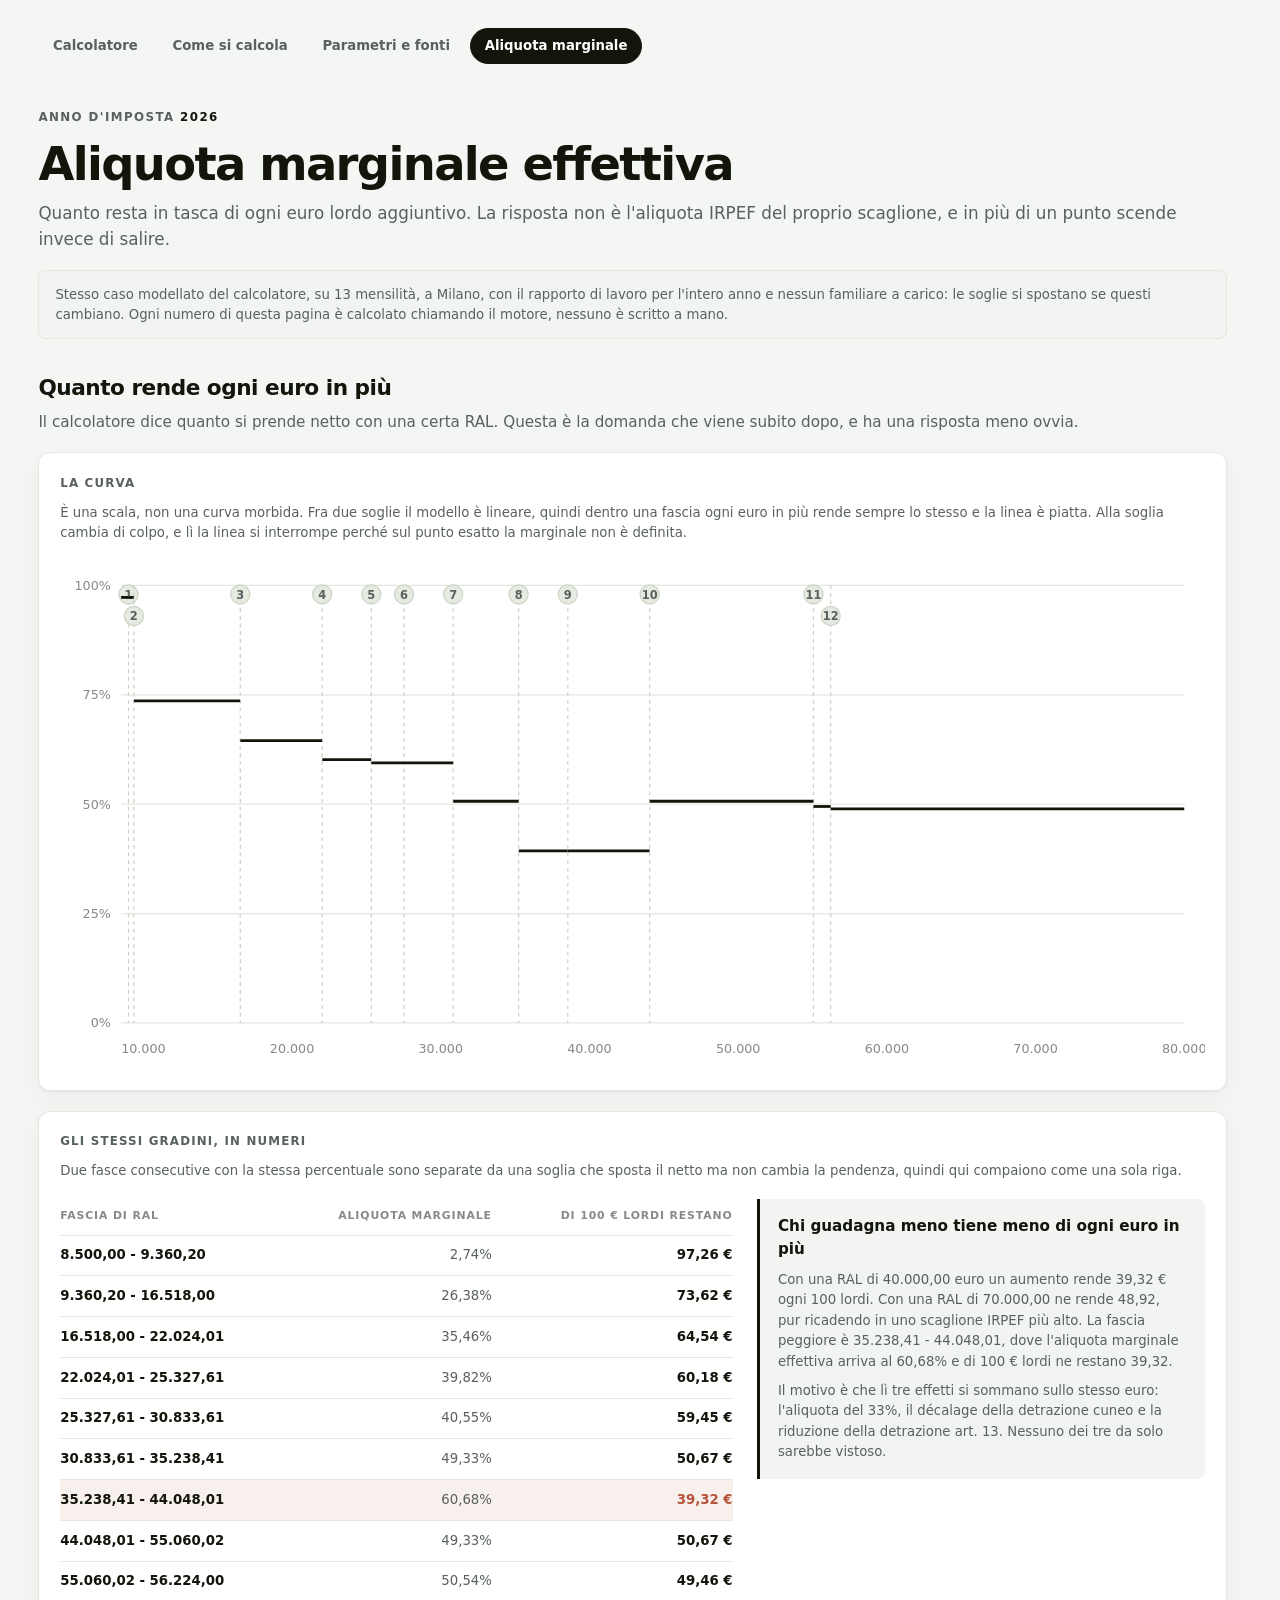
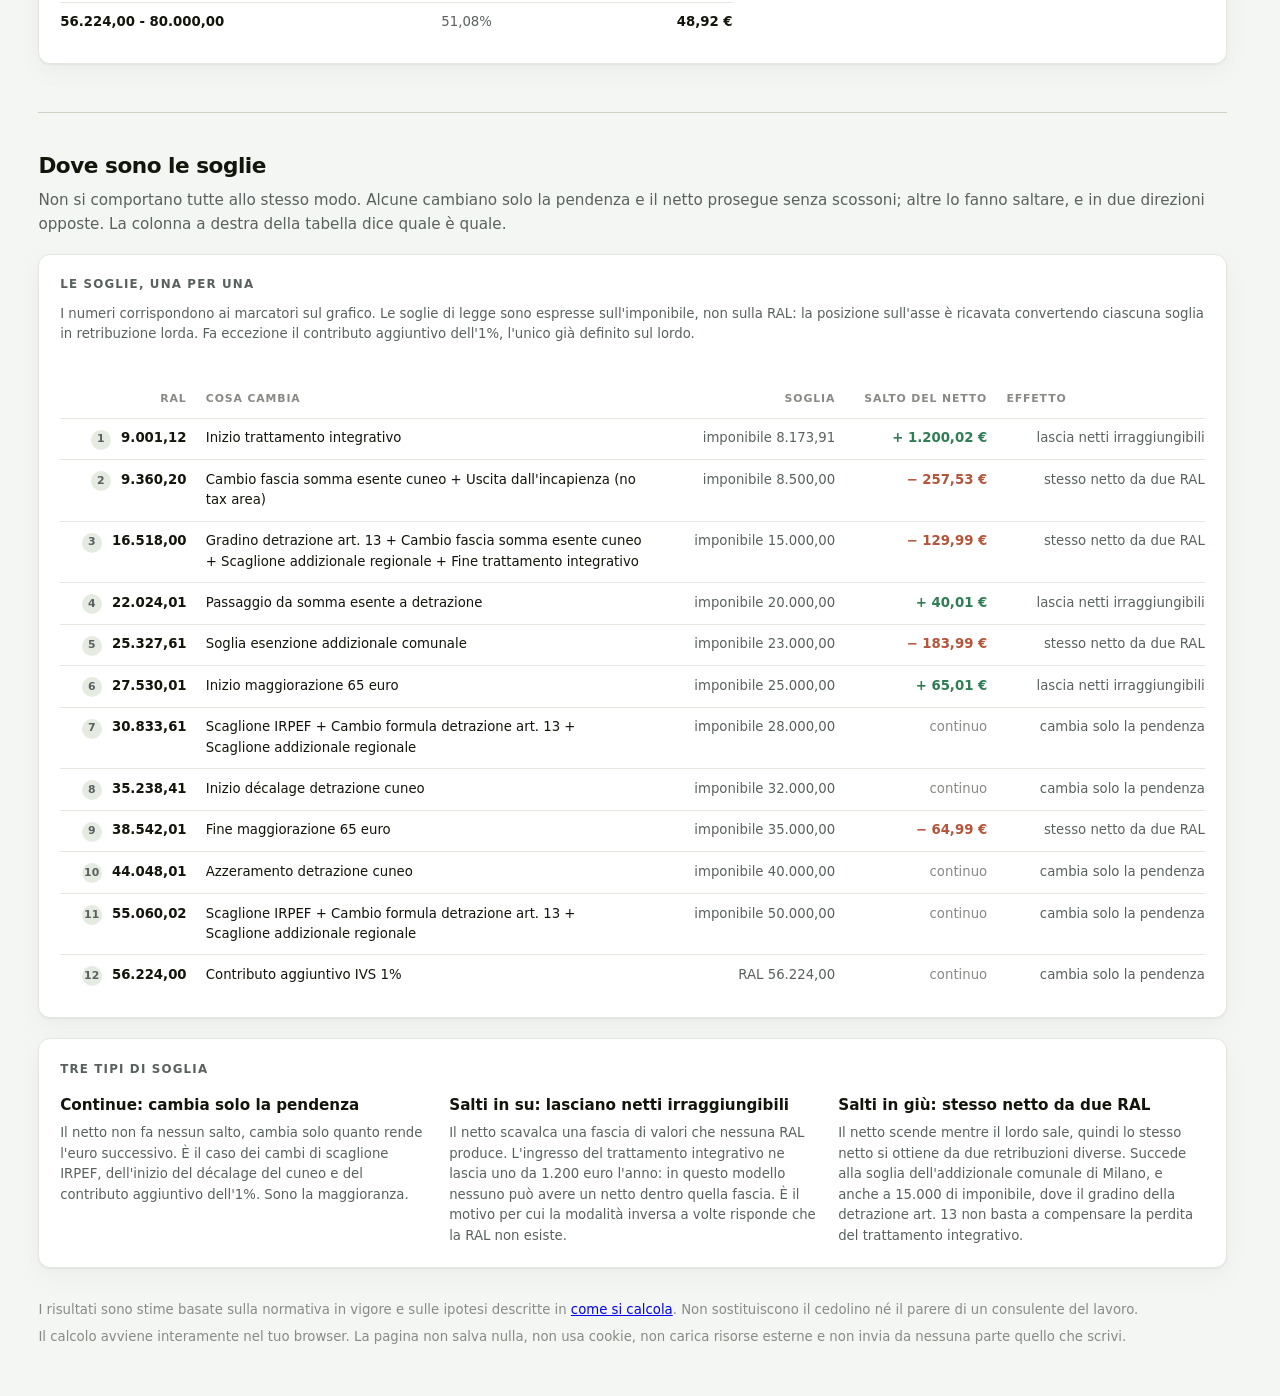
==== commit 76e4ddcf: "README con presentazione e screenshot, favicon in bianco e nero" ====
--- a/curva.html
+++ b/curva.html
@@ -4,6 +4,7 @@
 <meta charset="utf-8">
 <meta name="viewport" content="width=device-width, initial-scale=1">
 <title>Aliquota marginale effettiva, anno d'imposta 2026</title>
+<link rel="icon" href="favicon.svg" type="image/svg+xml">
 <link rel="stylesheet" href="src/styles.css">
 </head>
 <body>
@@ -21,9 +22,9 @@
   <p class="eyebrow">Anno d'imposta <strong>2026</strong></p>
   <h1>Aliquota marginale effettiva</h1>
   <p class="lede">
-    Quanto resta in tasca di ogni euro lordo aggiuntivo. È la cosa che mi ha
-    sorpreso di più costruendo il calcolatore: la risposta non è l'aliquota IRPEF
-    del proprio scaglione, e in più di un punto scende invece di salire.
+    Quanto resta in tasca di ogni euro lordo aggiuntivo. La risposta non è
+    l'aliquota IRPEF del proprio scaglione, e in più di un punto scende invece di
+    salire.
   </p>
   <p class="case-note">
     Stesso caso modellato del calcolatore, su 13 mensilità, a Milano, con il
@@ -65,13 +66,14 @@
       sola riga.
     </p>
 
+    <div class="bands-layout">
     <div class="table-scroll">
       <table class="detail bands" id="band-table">
         <thead>
           <tr>
             <th scope="col">Fascia di RAL</th>
-            <th scope="col" class="num">Marginale</th>
-            <th scope="col" class="num">Di 100 € restano</th>
+            <th scope="col" class="num">Aliquota marginale</th>
+            <th scope="col" class="num">Di 100 € lordi restano</th>
           </tr>
         </thead>
         <tbody></tbody>
@@ -79,6 +81,7 @@
     </div>
 
     <div class="finding" id="finding"></div>
+    </div>
   </section>
 
   <div class="section-lead section-lead-extra">
@@ -151,8 +154,9 @@
 
 <footer class="page-footer">
   <p>
-    Prototipo a scopo dimostrativo. Non sostituisce un cedolino ed è valido solo
-    per il caso modellato.
+    I risultati sono stime basate sulla normativa in vigore e sulle ipotesi
+    descritte in <a href="metodo.html">come si calcola</a>. Non sostituiscono il
+    cedolino né il parere di un consulente del lavoro.
   </p>
   <p>
     Il calcolo avviene interamente nel tuo browser. La pagina non salva nulla,
--- a/src/styles.css
+++ b/src/styles.css
@@ -1,9 +1,8 @@
-/* Palette taken from the Jet HR site: white ground, near-black text with an
-   olive cast, sage surfaces, green and terracotta reserved for data semantics.
-   Inspiration only, none of their assets are reused.
-
-   Light only, on purpose: their product is light, and a single theme is one
-   less thing to justify. Fonts are the system stack, so the page makes no
+/* White ground, near-black text with an olive cast, sage surfaces, green and
+   terracotta reserved for data semantics.
+
+   Light only, on purpose: a single theme keeps tables and charts readable the
+   same way everywhere. Fonts are the system stack, so the page makes no
    network request of any kind. */
 
 :root {
@@ -36,15 +35,23 @@
   --radius: 12px;
   --radius-sm: 8px;
 
-  /* Scala tipografica e spaziature. Sono arrivate tardi, quando le pagine sono
-     diventate quattro e ognuna aveva i suoi valori a occhio: i componenti piu
-     vecchi portano ancora numeri letterali, i nuovi usano solo questi. */
+  /* Scala tipografica e spaziature.
+     Sono arrivate tardi, quando le pagine sono diventate quattro e ognuna
+     aveva i suoi valori a occhio: venti dimensioni di testo diverse fra 0,64 e
+     1,5rem, quattordici delle quali schiacciate in mezzo rem. Non era una
+     scala, era deriva. Adesso sono otto, e ogni accorpamento sposta di meno
+     del sei per cento: la pagina e la stessa, il disordine no.
+
+     Le spaziature invece sono ancora letterali quasi ovunque. Accorparle
+     sposterebbe davvero le cose, e non e questo il momento. */
+  --text-2xs: 0.68rem;
   --text-xs: 0.74rem;
   --text-sm: 0.83rem;
   --text-base: 0.95rem;
   --text-md: 1.05rem;
-  --text-lg: 1.25rem;
+  --text-lg: 1.35rem;
   --text-xl: 1.6rem;
+  --text-figure: 1.5rem;
   --text-2xl: clamp(1.9rem, 5vw, 2.9rem);
 
   --space-1: 0.35rem;
@@ -54,15 +61,20 @@
   --space-5: 2.75rem;
   --space-6: 4rem;
 
-  /* Wide on purpose: this is a dense data tool, not an article. Only the prose
-     blocks keep a narrow measure, so lines stay readable while tables and the
-     chart use the screen they are given. */
+  /* Wide on purpose: this is a dense data tool, not an article. Every page uses
+     the same width, and long text is split into columns inside the cards. */
   --measure: 100rem;
   --gutter: clamp(1rem, 3vw, 2.5rem);
-  --prose: 46rem;
+  /* Nessuna colonna di lettura stretta: testi, tabelle e card usano tutta la
+     larghezza della pagina, uguale su tutte le pagine. */
+  --prose: none;
 }
 
 *, *::before, *::after { box-sizing: border-box; }
+
+/* Lo spazio della barra di scorrimento resta riservato anche sulle pagine
+   corte, cosi passando da una pagina all altra la navigazione non si sposta. */
+html { scrollbar-gutter: stable; }
 
 body {
   margin: 0;
@@ -77,13 +89,16 @@
 
 .num, table { font-variant-numeric: tabular-nums; }
 
-.page-header, main, .page-footer {
+body > nav, .page-header, main, .page-footer {
   max-width: var(--measure);
   margin: 0 auto;
   padding: 0 var(--gutter);
 }
 
 /* ------------------------------------------------------------------ header */
+
+/* La nav e un fratello di header e main, non un loro figlio: senza questa riga
+   restava incollata al bordo della finestra mentre tutto il resto rientrava. */
 
 .page-header { padding-top: 2.75rem; padding-bottom: 1.75rem; }
 
@@ -126,7 +141,7 @@
 
 .eyebrow {
   margin: 0 0 0.85rem;
-  font-size: 0.74rem;
+  font-size: var(--text-xs);
   letter-spacing: 0.12em;
   text-transform: uppercase;
   color: var(--text-muted);
@@ -145,7 +160,7 @@
 .lede {
   margin: 0 0 1.1rem;
   max-width: var(--prose);
-  font-size: 1.05rem;
+  font-size: var(--text-md);
   color: var(--text-muted);
 }
 
@@ -153,7 +168,7 @@
   margin: 0;
   max-width: var(--prose);
   padding: 0.85rem 1rem;
-  font-size: 0.83rem;
+  font-size: var(--text-sm);
   line-height: 1.5;
   color: var(--text-muted);
   background: var(--surface-sunken);
@@ -177,7 +192,9 @@
 }
 
 .field { display: flex; flex-direction: column; gap: 0.4rem; min-width: 0; }
-.field-action { align-self: end; }
+/* Il campo e una colonna flex, e un bottone dentro una colonna flex si stira
+   per tutta la larghezza: erano seicento pixel di "Calcola". */
+.field-action { align-self: end; align-items: start; }
 
 /* Collapsed by default: most people have no dependants and should not have to
    scroll past five fields that do not apply to them. */
@@ -190,7 +207,7 @@
 
 .field-group > summary {
   cursor: pointer;
-  font-size: 0.75rem;
+  font-size: var(--text-xs);
   letter-spacing: 0.05em;
   text-transform: uppercase;
   color: var(--text-muted);
@@ -205,14 +222,23 @@
 
 .field-group[open] > summary { margin-bottom: 1rem; }
 
+/* auto-fill e non auto-fit: con un campo solo, come nei fringe benefit, auto-fit
+   collassa le tracce vuote e quell unico input si prende milleduecento pixel. */
 .field-grid {
   display: grid;
-  grid-template-columns: repeat(auto-fit, minmax(min(100%, 12rem), 1fr));
+  grid-template-columns: repeat(auto-fill, minmax(min(100%, 12rem), 1fr));
   gap: 1rem;
   align-items: start;
 }
 
-.field-check { justify-content: start; padding-top: 1.35rem; }
+/* Le etichette vanno a capo in modo diverso da un campo all altro, e senza un
+   minimo comune gli input finivano sfalsati di venti pixel dentro la stessa
+   riga. Due righe di etichetta sono il caso peggiore che serve reggere. */
+.field-grid > .field > label { min-height: 2.4em; }
+
+/* Il campo con la spunta non ha etichetta sopra: si allinea agli altri
+   lasciando lo spazio che l etichetta occuperebbe, due righe piu il gap. */
+.field-check { justify-content: start; padding-top: calc(2.4em * 0.74 + 0.4rem); }
 
 .check {
   flex-direction: row;
@@ -220,7 +246,7 @@
   gap: 0.55rem;
   text-transform: none;
   letter-spacing: 0;
-  font-size: 0.9rem;
+  font-size: var(--text-base);
   font-weight: 500;
   color: var(--text);
   cursor: pointer;
@@ -231,7 +257,7 @@
 .hint-block { margin-top: 1rem; }
 
 label {
-  font-size: 0.75rem;
+  font-size: var(--text-xs);
   letter-spacing: 0.05em;
   text-transform: uppercase;
   color: var(--text-muted);
@@ -240,7 +266,9 @@
 
 .input-wrap { position: relative; display: flex; align-items: center; }
 
-input[type="text"], select {
+/* Il tipo number era rimasto fuori e restava un campo di sistema alto la meta
+   degli altri, in mezzo a una riga di select. */
+input[type="text"], input[type="number"], select {
   width: 100%;
   padding: 0.72rem 0.85rem;
   background: var(--surface);
@@ -250,7 +278,7 @@
   font: inherit;
   font-variant-numeric: tabular-nums;
 }
-.input-wrap input { padding-right: 3.4rem; font-size: 1.05rem; font-weight: 600; }
+.input-wrap input { padding-right: 3.4rem; font-size: var(--text-md); font-weight: 600; }
 
 input:focus-visible, select:focus-visible,
 button:focus-visible, a:focus-visible {
@@ -261,12 +289,12 @@
 .unit {
   position: absolute;
   right: 0.85rem;
-  font-size: 0.8rem;
+  font-size: var(--text-sm);
   color: var(--text-faint);
   pointer-events: none;
 }
 
-.hint { margin: 0; font-size: 0.74rem; color: var(--text-faint); }
+.hint { margin: 0; font-size: var(--text-xs); color: var(--text-faint); }
 
 button[type="submit"] {
   padding: 0.78rem 1.6rem;
@@ -288,7 +316,7 @@
   border: 1px solid color-mix(in srgb, var(--negative) 40%, var(--surface));
   border-radius: var(--radius-sm);
   color: var(--negative);
-  font-size: 0.9rem;
+  font-size: var(--text-base);
   font-weight: 500;
 }
 
@@ -321,7 +349,7 @@
 
 .summary-label {
   margin: 0 0 0.35rem;
-  font-size: 0.7rem;
+  font-size: var(--text-2xs);
   letter-spacing: 0.1em;
   text-transform: uppercase;
   color: var(--text-muted);
@@ -335,11 +363,11 @@
   letter-spacing: -0.03em;
   line-height: 1.12;
 }
-.summary-secondary .summary-value { font-size: 1.35rem; }
+.summary-secondary .summary-value { font-size: var(--text-lg); }
 
 .summary-note {
   margin: 0.45rem 0 0;
-  font-size: 0.76rem;
+  font-size: var(--text-xs);
   line-height: 1.45;
   color: var(--text-muted);
 }
@@ -354,7 +382,7 @@
 
 .block h3 {
   margin: 0 0 1rem;
-  font-size: 0.72rem;
+  font-size: var(--text-xs);
   letter-spacing: 0.1em;
   text-transform: uppercase;
   color: var(--text-muted);
@@ -368,11 +396,11 @@
 
 .section-title {
   margin: 0 0 0.4rem;
-  font-size: 1.35rem;
+  font-size: var(--text-lg);
   font-weight: 700;
   letter-spacing: -0.022em;
 }
-.section-lead p { margin: 0; font-size: 0.9rem; line-height: 1.55; color: var(--text-muted); }
+.section-lead p { margin: 0; font-size: var(--text-base); line-height: 1.55; color: var(--text-muted); }
 
 .section-lead-extra {
   border-top: 1px solid var(--line-strong);
@@ -396,7 +424,7 @@
 
 .learned-label {
   margin: 0 0 0.6rem;
-  font-size: 0.72rem;
+  font-size: var(--text-xs);
   letter-spacing: 0.1em;
   text-transform: uppercase;
   font-weight: 650;
@@ -405,7 +433,7 @@
 .learned-headline {
   margin: 0 0 0.5rem;
   max-width: var(--prose);
-  font-size: 1.05rem;
+  font-size: var(--text-md);
   font-weight: 650;
   line-height: 1.4;
   letter-spacing: -0.012em;
@@ -413,13 +441,13 @@
 .learned-body {
   margin: 0 0 0.9rem;
   max-width: var(--prose);
-  font-size: 0.87rem;
+  font-size: var(--text-sm);
   line-height: 1.6;
   color: var(--text-muted);
 }
 .learned-cta {
   display: inline-block;
-  font-size: 0.85rem;
+  font-size: var(--text-sm);
   font-weight: 650;
   color: var(--link);
   text-decoration: underline;
@@ -436,7 +464,7 @@
 
 /* ------------------------------------------------------------------ tables */
 
-table { width: 100%; border-collapse: collapse; font-size: 0.88rem; }
+table { width: 100%; border-collapse: collapse; font-size: var(--text-sm); }
 
 th, td { text-align: left; padding: 0.6rem; vertical-align: baseline; }
 th:first-child, td:first-child { padding-left: 0; }
@@ -444,7 +472,7 @@
 .num, th.num, td.num { text-align: right; }
 
 thead th {
-  font-size: 0.68rem;
+  font-size: var(--text-2xs);
   letter-spacing: 0.08em;
   text-transform: uppercase;
   color: var(--text-faint);
@@ -460,14 +488,14 @@
 td.amount { font-weight: 650; white-space: nowrap; }
 
 .ledger .voice { font-weight: 600; }
-.ledger .formula { color: var(--text-muted); font-size: 0.83rem; }
+.ledger .formula { color: var(--text-muted); font-size: var(--text-sm); }
 .ledger .amount.is-negative { color: var(--negative); }
 .ledger .amount.is-positive { color: var(--positive); }
 .ledger .amount.is-zero { color: var(--text-faint); font-weight: 400; }
 
 .ref a {
   color: var(--link);
-  font-size: 0.79rem;
+  font-size: var(--text-sm);
   text-decoration-color: color-mix(in srgb, var(--link) 35%, transparent);
   text-underline-offset: 2px;
 }
@@ -476,7 +504,7 @@
   border-top: 2px solid var(--text);
   font-weight: 700;
   padding-top: 0.75rem;
-  font-size: 0.95rem;
+  font-size: var(--text-base);
 }
 
 .detail td:first-child { color: var(--text-muted); }
@@ -492,7 +520,7 @@
 .block-note {
   margin: -0.35rem 0 1.1rem;
   max-width: var(--prose);
-  font-size: 0.85rem;
+  font-size: var(--text-sm);
   line-height: 1.5;
   color: var(--text-muted);
 }
@@ -522,7 +550,7 @@
   padding: 1rem 1.1rem;
   outline: 1px solid var(--line);
 }
-.inverse-figure .summary-value { font-size: 1.5rem; }
+.inverse-figure .summary-value { font-size: var(--text-figure); }
 
 .inverse-gap-head {
   margin: 1.1rem 0 0;
@@ -530,13 +558,13 @@
   background: color-mix(in srgb, var(--negative) 8%, var(--surface));
   border: 1px solid color-mix(in srgb, var(--negative) 30%, var(--surface));
   border-radius: var(--radius-sm);
-  font-size: 0.88rem;
+  font-size: var(--text-sm);
   color: var(--text);
 }
 
 .inverse-note {
   margin: 0.8rem 0 0;
-  font-size: 0.82rem;
+  font-size: var(--text-sm);
   color: var(--text-muted);
 }
 
@@ -558,7 +586,7 @@
   margin-right: 0.35rem;
   background: var(--surface-strong);
   border-radius: 999px;
-  font-size: 0.7rem;
+  font-size: var(--text-2xs);
   font-weight: 700;
   color: var(--text-muted);
 }
@@ -571,7 +599,7 @@
 .breakpoints .is-positive { color: var(--positive); }
 .breakpoints .is-negative { color: var(--negative); }
 .breakpoints .is-flat { color: var(--text-faint); font-weight: 400; }
-.breakpoints td.effect { color: var(--text-muted); font-weight: 400; font-size: 0.82rem; }
+.breakpoints td.effect { color: var(--text-muted); font-weight: 400; font-size: var(--text-sm); }
 
 /* The estimate block is deliberately set apart from the statutory calculation. */
 .block.estimate { background: var(--surface-sunken); border-style: dashed; }
@@ -583,7 +611,7 @@
   background: color-mix(in srgb, var(--negative) 12%, var(--surface));
   color: var(--negative);
   border-radius: 999px;
-  font-size: 0.64rem;
+  font-size: var(--text-2xs);
   font-weight: 700;
   letter-spacing: 0.04em;
   text-transform: none;
@@ -611,7 +639,7 @@
 
 .employer-caveat {
   margin: 1rem 0 0;
-  font-size: 0.8rem;
+  font-size: var(--text-sm);
   line-height: 1.55;
   color: var(--text-muted);
 }
@@ -628,9 +656,9 @@
   border-left: 3px solid var(--accent);
   border-radius: 0 var(--radius-sm) var(--radius-sm) 0;
 }
-.finding p { margin: 0 0 0.5rem; font-size: 0.87rem; line-height: 1.55; color: var(--text-muted); }
+.finding p { margin: 0 0 0.5rem; font-size: var(--text-sm); line-height: 1.55; color: var(--text-muted); }
 .finding p:last-child { margin-bottom: 0; }
-.finding-title { color: var(--text) !important; font-weight: 650; font-size: 0.95rem !important; }
+.finding-title { color: var(--text) !important; font-weight: 650; font-size: var(--text-base) !important; }
 
 .reading-grid {
   display: grid;
@@ -638,12 +666,12 @@
   gap: 1.4rem;
 }
 
-.reading-item p { margin: 0; font-size: 0.86rem; line-height: 1.55; color: var(--text-muted); }
+.reading-item p { margin: 0; font-size: var(--text-sm); line-height: 1.55; color: var(--text-muted); }
 .reading-title {
   margin: 0 0 0.35rem !important;
   color: var(--text) !important;
   font-weight: 650;
-  font-size: 0.9rem !important;
+  font-size: var(--text-base) !important;
 }
 
 /* --------------------------------------------------------------- waterfall */
@@ -660,47 +688,136 @@
 .wf-axis { stroke: var(--line); stroke-width: 1; }
 
 
+/* ------------------------------------------------------- voci che si aprono */
+
+/* Sembra la cella di prima, e un pulsante solo quando ci si passa sopra: la
+   traccia resta una tabella da leggere, non una fila di controlli. */
+.explain {
+  padding: 0;
+  border: 0;
+  background: none;
+  font: inherit;
+  font-weight: inherit;
+  color: inherit;
+  text-align: left;
+  cursor: pointer;
+  border-bottom: 1px dotted var(--line-strong);
+}
+
+.explain:hover { border-bottom-color: var(--text); }
+
+.explain:focus-visible {
+  outline: 2px solid var(--accent);
+  outline-offset: 3px;
+  border-radius: 3px;
+}
+
+.explain::after {
+  content: '';
+  display: inline-block;
+  width: 0.42em;
+  height: 0.42em;
+  margin-left: 0.5em;
+  border-right: 1.6px solid var(--text-faint);
+  border-bottom: 1.6px solid var(--text-faint);
+  transform: translateY(-0.15em) rotate(45deg);
+}
+
+.explain[aria-expanded='true']::after { transform: translateY(0.1em) rotate(-135deg); }
+
+.explanation > td {
+  padding: 0.2rem 0.9rem 1.1rem;
+  background: var(--surface-sunken);
+}
+
+.explanation p {
+  margin: 0 0 0.6rem;
+  max-width: var(--prose);
+  font-size: var(--text-sm);
+  line-height: 1.6;
+  color: var(--text-muted);
+}
+
+.explanation p:last-child { margin-bottom: 0; }
+
 /* ------------------------------------------------------------------- prose */
 
-/* Le pagine di testo hanno una misura stretta, il calcolatore no: una tabella
-   di tredici periodi vuole lo schermo, un paragrafo no. */
-.prose { max-width: var(--prose); }
-
-.prose h2 {
-  margin: var(--space-5) 0 var(--space-2);
-  font-size: var(--text-xl);
-  line-height: 1.15;
-  letter-spacing: -0.02em;
-}
-
-.prose h3 {
-  margin: var(--space-4) 0 var(--space-2);
-  font-size: var(--text-lg);
-  line-height: 1.2;
-}
-
-.prose p, .prose li { font-size: var(--text-md); line-height: 1.6; }
-.prose p { margin: 0 0 var(--space-3); }
-.prose ul, .prose ol { margin: 0 0 var(--space-3); padding-left: 1.3rem; }
-.prose li { margin-bottom: var(--space-1); }
-.prose a { color: var(--link); }
-
-.prose strong { font-weight: 700; }
+/* Le pagine di testo usano le stesse card del calcolatore: il testo si divide
+   in colonne invece di restringersi a meta pagina. */
+
+.steps {
+  margin: 0;
+  padding-left: 1.4rem;
+  columns: 2 24rem;
+  column-gap: 3rem;
+}
+
+.steps li {
+  break-inside: avoid;
+  margin: 0 0 0.8rem;
+  padding-left: 0.2rem;
+  font-size: var(--text-base);
+  line-height: 1.55;
+  color: var(--text-muted);
+}
+
+.steps li strong { color: var(--text); }
+.steps li::marker { color: var(--text-faint); font-weight: 650; }
+
+.text-columns {
+  columns: 2 24rem;
+  column-gap: 3rem;
+}
+
+.text-columns p {
+  break-inside: avoid;
+  margin: 0 0 0.8rem;
+  font-size: var(--text-base);
+  line-height: 1.55;
+  color: var(--text-muted);
+}
+
+.text-columns strong { color: var(--text); }
+
+.note-list {
+  margin: 0;
+  padding-left: 1.1rem;
+}
+
+.note-list li {
+  margin: 0 0 0.45rem;
+  font-size: var(--text-sm);
+  line-height: 1.55;
+  color: var(--text-muted);
+}
+
+.note-list li:last-child { margin-bottom: 0; }
+
+.reading-item a, .callout a { color: var(--link); }
+.reading-item strong, .note-list strong { color: var(--text); }
 
 /* Un punto che vale la pena leggere due volte, non un riquadro decorativo. */
-.prose .callout {
-  margin: var(--space-3) 0 var(--space-4);
-  padding: var(--space-3);
+.callout {
+  margin: 1.25rem 0 0;
+  padding: 0.9rem 1.15rem;
+  background: var(--surface-sunken);
+  border-left: 3px solid var(--accent);
+  border-radius: 0 var(--radius-sm) var(--radius-sm) 0;
+}
+
+.callout p { margin: 0; font-size: var(--text-sm); line-height: 1.55; color: var(--text-muted); }
+
+/* ------------------------------------------------------------- parametri */
+
+/* Ogni gruppo di parametri e una card, come i blocchi del calcolatore. */
+.param-group {
+  margin-bottom: 1.25rem;
+  padding: 1.3rem;
   background: var(--surface);
   border: 1px solid var(--line);
-  border-left: 3px solid var(--accent);
-  border-radius: var(--radius-sm);
-}
-.prose .callout p:last-child { margin-bottom: 0; }
-
-/* ------------------------------------------------------------- parametri */
-
-.param-group { margin-bottom: var(--space-5); }
+  border-radius: var(--radius);
+  box-shadow: var(--shadow);
+}
 
 .param-group > h2 {
   margin: 0 0 var(--space-1);
@@ -749,15 +866,53 @@
   color: var(--on-accent);
 }
 
+/* --------------------------------------------------- tabelle della curva */
+
+/* Senza larghezze il browser distribuisce a caso: la colonna di testo si
+   prendeva tre quarti della tabella e i numeri finivano a mezzo schermo di
+   distanza dalla loro etichetta. Qui le colonne strette sono fissate e quella
+   di testo si prende quello che resta. */
+.breakpoints { table-layout: fixed; }
+
+/* Le bande sono tre colonne corte: a tutta pagina lascerebbero un metro di
+   vuoto fra la fascia e la sua aliquota. Stanno in una griglia accanto al
+   riquadro che le commenta, e insieme riempiono la card. */
+.bands-layout {
+  display: grid;
+  grid-template-columns: minmax(0, 3fr) minmax(0, 2fr);
+  gap: 1.5rem;
+  align-items: start;
+}
+
+.bands-layout .finding { margin-top: 0; }
+.bands-layout .finding:empty { display: none; }
+.bands th, .bands td { white-space: nowrap; }
+
+@media (max-width: 72rem) {
+  .bands-layout { grid-template-columns: minmax(0, 1fr); }
+}
+
+.breakpoints th:nth-child(1), .breakpoints td:nth-child(1) { width: 8.5rem; }
+.breakpoints th:nth-child(2), .breakpoints td:nth-child(2) { width: auto; }
+.breakpoints th:nth-child(3), .breakpoints td:nth-child(3) { width: 12rem; }
+.breakpoints th:nth-child(4), .breakpoints td:nth-child(4) { width: 9.5rem; }
+.breakpoints th:nth-child(5), .breakpoints td:nth-child(5) { width: 13rem; }
+
 /* ------------------------------------------------------------------ footer */
 
-.page-footer { padding-top: 2rem; padding-bottom: 3rem; font-size: 0.8rem; color: var(--text-faint); }
+.page-footer { padding-top: 2rem; padding-bottom: 3rem; font-size: var(--text-sm); color: var(--text-faint); }
 .page-footer p { margin: 0 0 0.4rem; max-width: var(--prose); }
 .page-footer p:last-child { margin-bottom: 0; }
 
 /* ------------------------------------------------------------------ mobile */
 
 @media (max-width: 46rem) {
+  /* Le larghezze fisse servono a riequilibrare le colonne su uno schermo largo.
+     Su uno stretto costringerebbero la tabella a scorrere di lato dove prima si
+     riadattava: il problema da risolvere era l altro. */
+  .breakpoints { table-layout: auto; }
+  .breakpoints th, .breakpoints td { width: auto; }
+
   .calc-form { grid-template-columns: 1fr; }
   .field-action { align-self: stretch; }
   button[type="submit"] { width: 100%; }
@@ -766,7 +921,7 @@
   .ledger thead { position: absolute; width: 1px; height: 1px; overflow: hidden; clip-path: inset(50%); }
   .ledger tbody tr, .ledger tfoot tr { display: grid; grid-template-columns: 1fr auto; padding: 0.75rem 0; }
   .ledger td { padding: 0; }
-  .ledger td.voice { grid-column: 1; font-size: 0.95rem; }
+  .ledger td.voice { grid-column: 1; font-size: var(--text-base); }
   .ledger td.amount { grid-column: 2; grid-row: 1; }
   .ledger td.formula { grid-column: 1 / -1; margin-top: 0.2rem; }
   .ledger td.ref { grid-column: 1 / -1; margin-top: 0.2rem; }
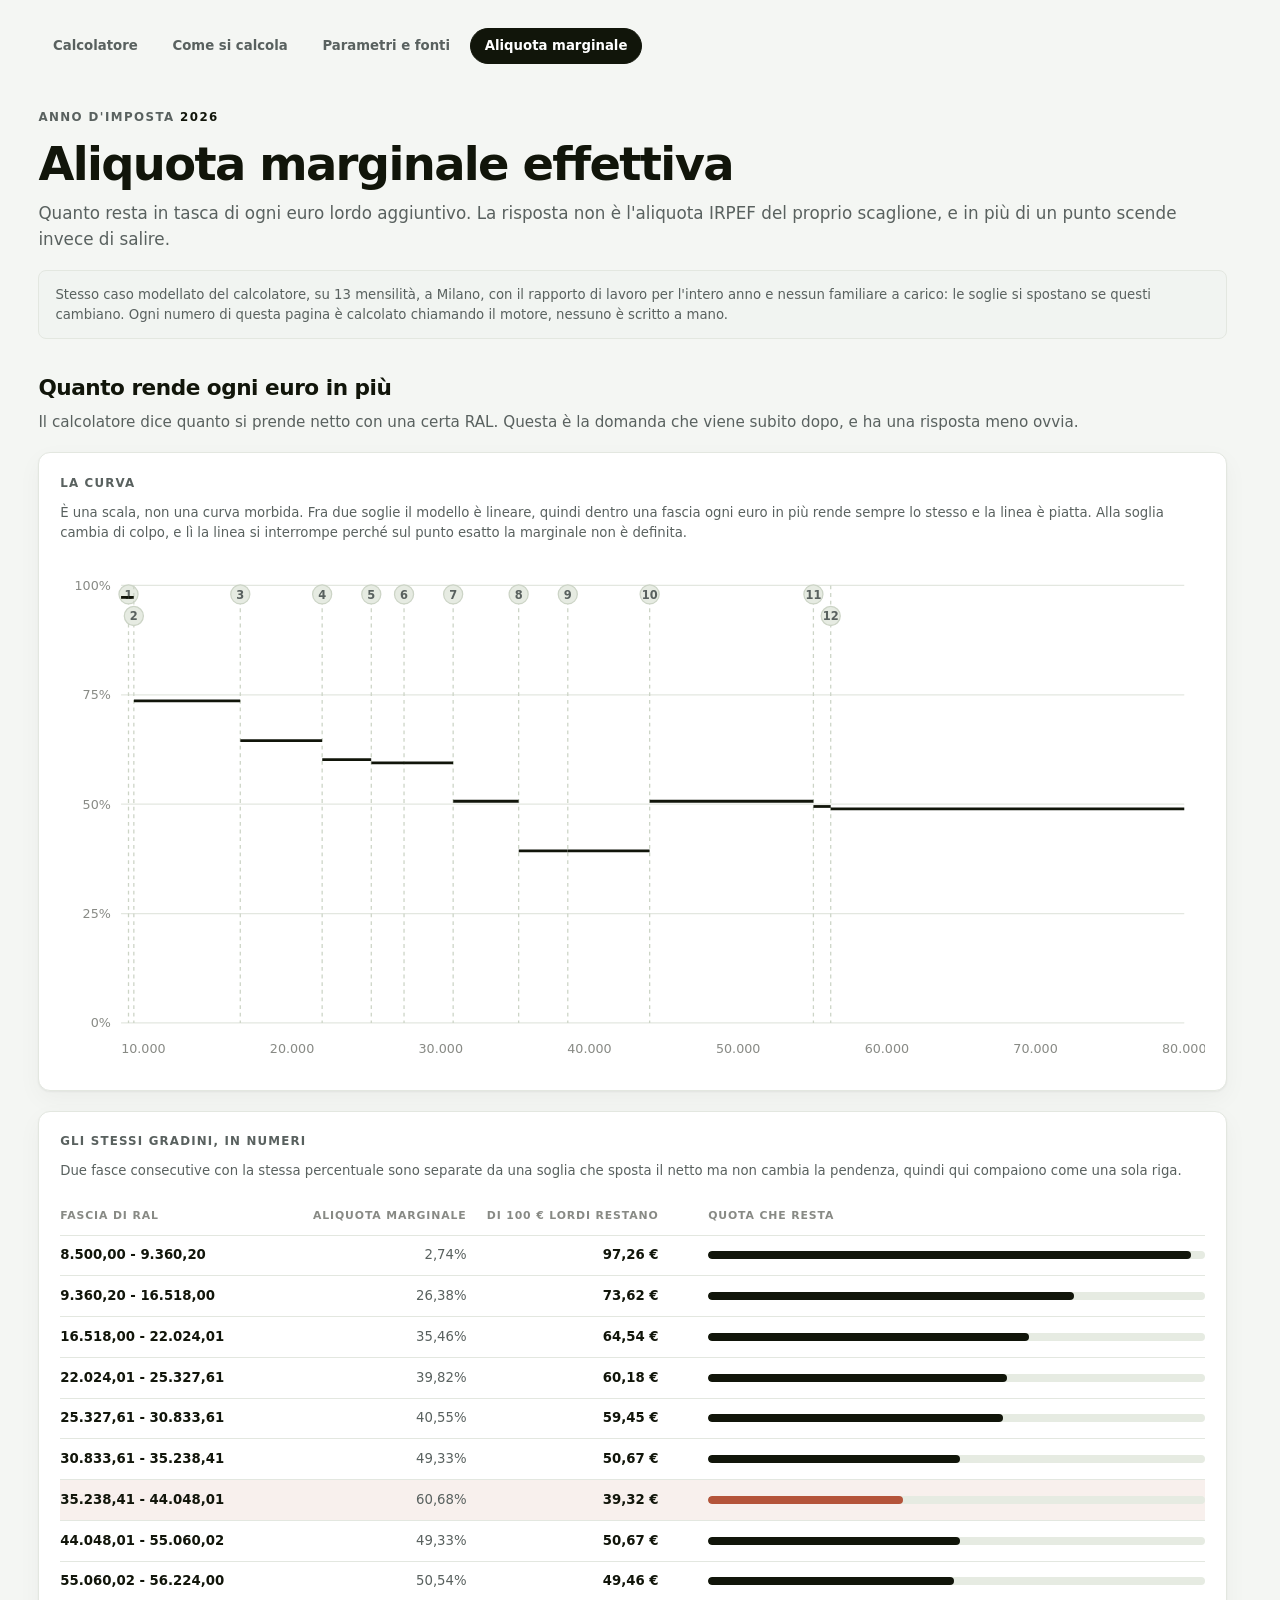
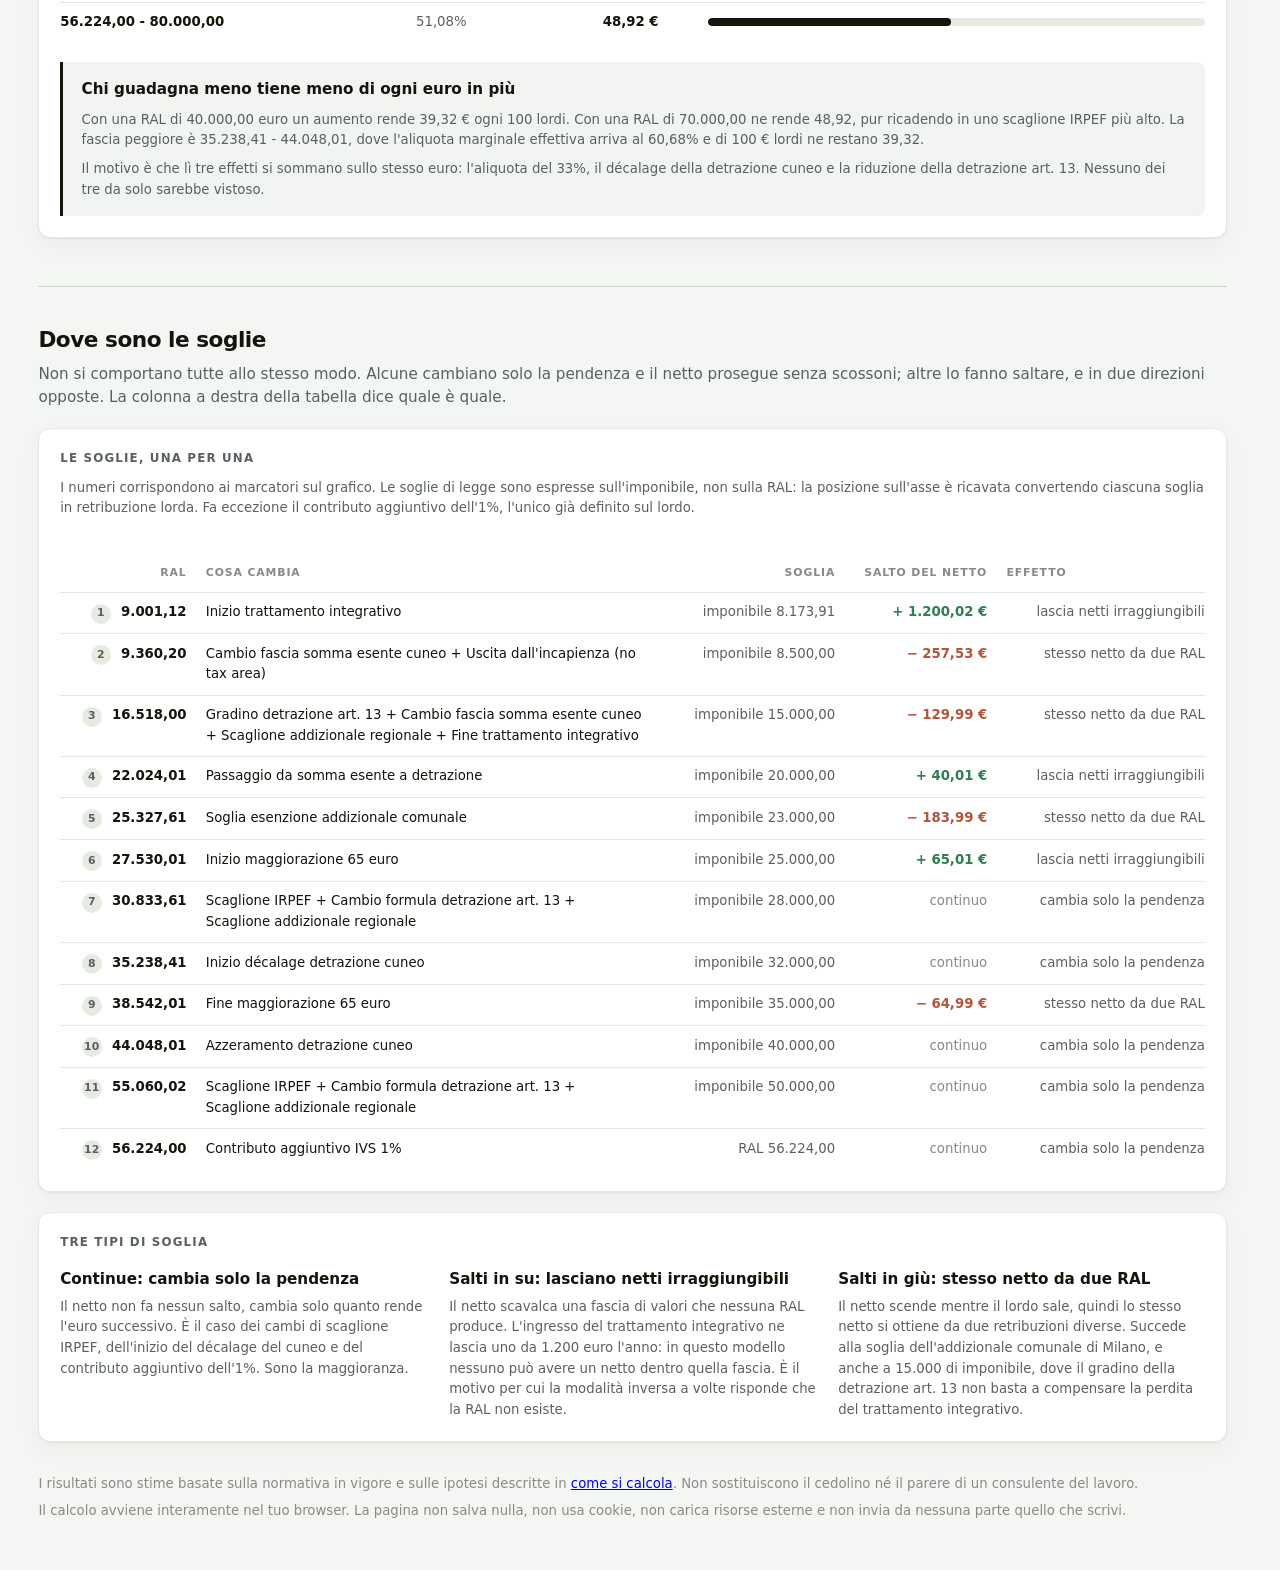
==== commit 226b03d6: "Tabella delle fasce a tutta larghezza con barre, screenshot aggiornato" ====
--- a/curva.html
+++ b/curva.html
@@ -66,7 +66,6 @@
       sola riga.
     </p>
 
-    <div class="bands-layout">
     <div class="table-scroll">
       <table class="detail bands" id="band-table">
         <thead>
@@ -74,6 +73,7 @@
             <th scope="col">Fascia di RAL</th>
             <th scope="col" class="num">Aliquota marginale</th>
             <th scope="col" class="num">Di 100 € lordi restano</th>
+            <th scope="col" class="band-bar-col">Quota che resta</th>
           </tr>
         </thead>
         <tbody></tbody>
@@ -81,7 +81,6 @@
     </div>
 
     <div class="finding" id="finding"></div>
-    </div>
   </section>
 
   <div class="section-lead section-lead-extra">
--- a/src/styles.css
+++ b/src/styles.css
@@ -872,25 +872,34 @@
    prendeva tre quarti della tabella e i numeri finivano a mezzo schermo di
    distanza dalla loro etichetta. Qui le colonne strette sono fissate e quella
    di testo si prende quello che resta. */
-.breakpoints { table-layout: fixed; }
-
-/* Le bande sono tre colonne corte: a tutta pagina lascerebbero un metro di
-   vuoto fra la fascia e la sua aliquota. Stanno in una griglia accanto al
-   riquadro che le commenta, e insieme riempiono la card. */
-.bands-layout {
-  display: grid;
-  grid-template-columns: minmax(0, 3fr) minmax(0, 2fr);
-  gap: 1.5rem;
-  align-items: start;
-}
-
-.bands-layout .finding { margin-top: 0; }
-.bands-layout .finding:empty { display: none; }
+.bands, .breakpoints { table-layout: fixed; }
+
+/* Le bande occupano tutta la card: le tre colonne di numeri hanno una
+   larghezza fissa e la quarta, la barra, si prende il resto. Cosi lo spazio
+   mostra la stessa scala del grafico invece di restare vuoto. */
 .bands th, .bands td { white-space: nowrap; }
-
-@media (max-width: 72rem) {
-  .bands-layout { grid-template-columns: minmax(0, 1fr); }
-}
+.bands th:nth-child(1), .bands td:nth-child(1) { width: 15rem; }
+.bands th:nth-child(2), .bands td:nth-child(2) { width: 11rem; }
+.bands th:nth-child(3), .bands td:nth-child(3) { width: 12rem; }
+.bands th.band-bar-col, .bands td.band-bar-col { width: auto; padding-left: 2.5rem; }
+
+.band-bar {
+  display: block;
+  height: 0.5rem;
+  background: var(--surface-strong);
+  border-radius: 999px;
+  overflow: hidden;
+}
+
+.band-bar > span {
+  display: block;
+  height: 100%;
+  background: var(--text);
+  border-radius: 999px;
+}
+
+.bands tr.is-worst .band-bar > span { background: var(--negative); }
+.finding:empty { display: none; }
 
 .breakpoints th:nth-child(1), .breakpoints td:nth-child(1) { width: 8.5rem; }
 .breakpoints th:nth-child(2), .breakpoints td:nth-child(2) { width: auto; }
@@ -910,8 +919,12 @@
   /* Le larghezze fisse servono a riequilibrare le colonne su uno schermo largo.
      Su uno stretto costringerebbero la tabella a scorrere di lato dove prima si
      riadattava: il problema da risolvere era l altro. */
-  .breakpoints { table-layout: auto; }
-  .breakpoints th, .breakpoints td { width: auto; }
+  .bands, .breakpoints { table-layout: auto; }
+  .bands th, .bands td, .breakpoints th, .breakpoints td { width: auto; }
+  .bands .band-bar-col { display: none; }
+  .bands th { white-space: normal; }
+  .bands th, .bands td { padding-left: 0.35rem; padding-right: 0.35rem; }
+  .bands th:first-child, .bands td:first-child { padding-left: 0; }
 
   .calc-form { grid-template-columns: 1fr; }
   .field-action { align-self: stretch; }
